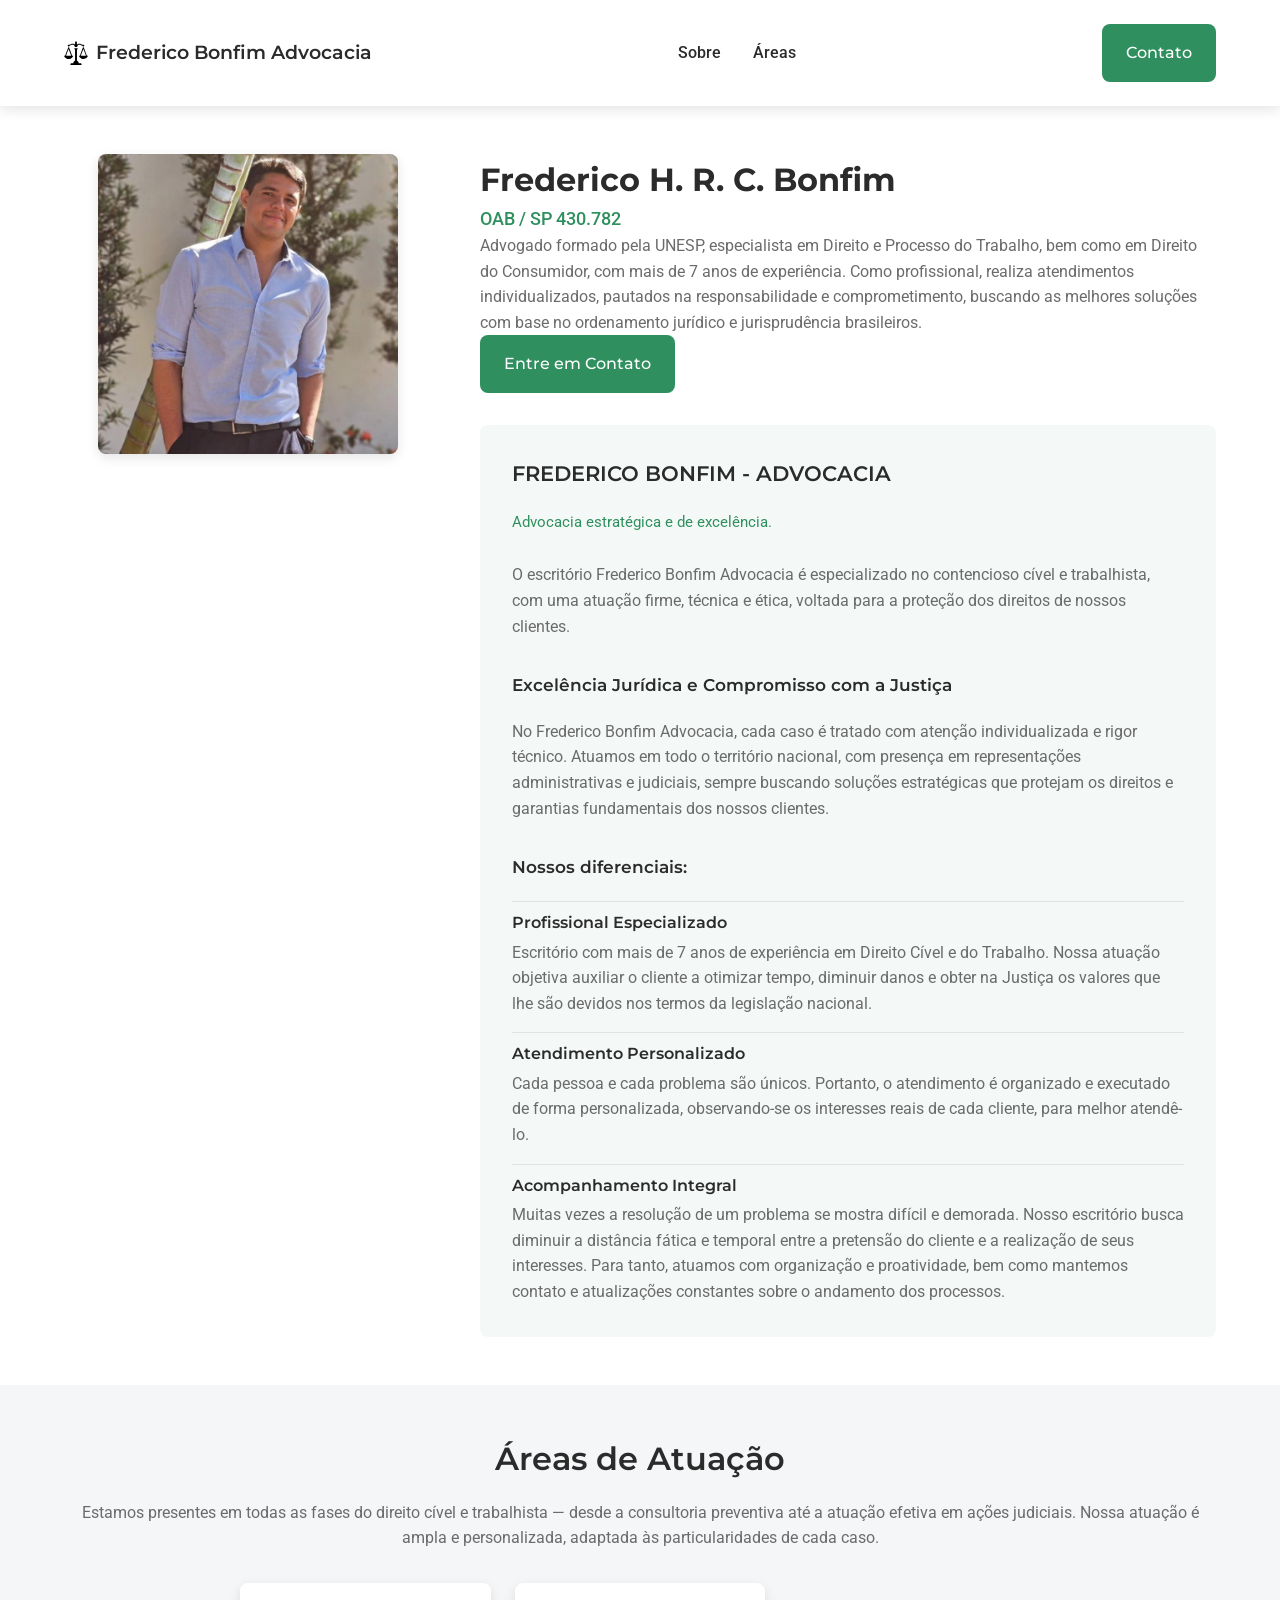
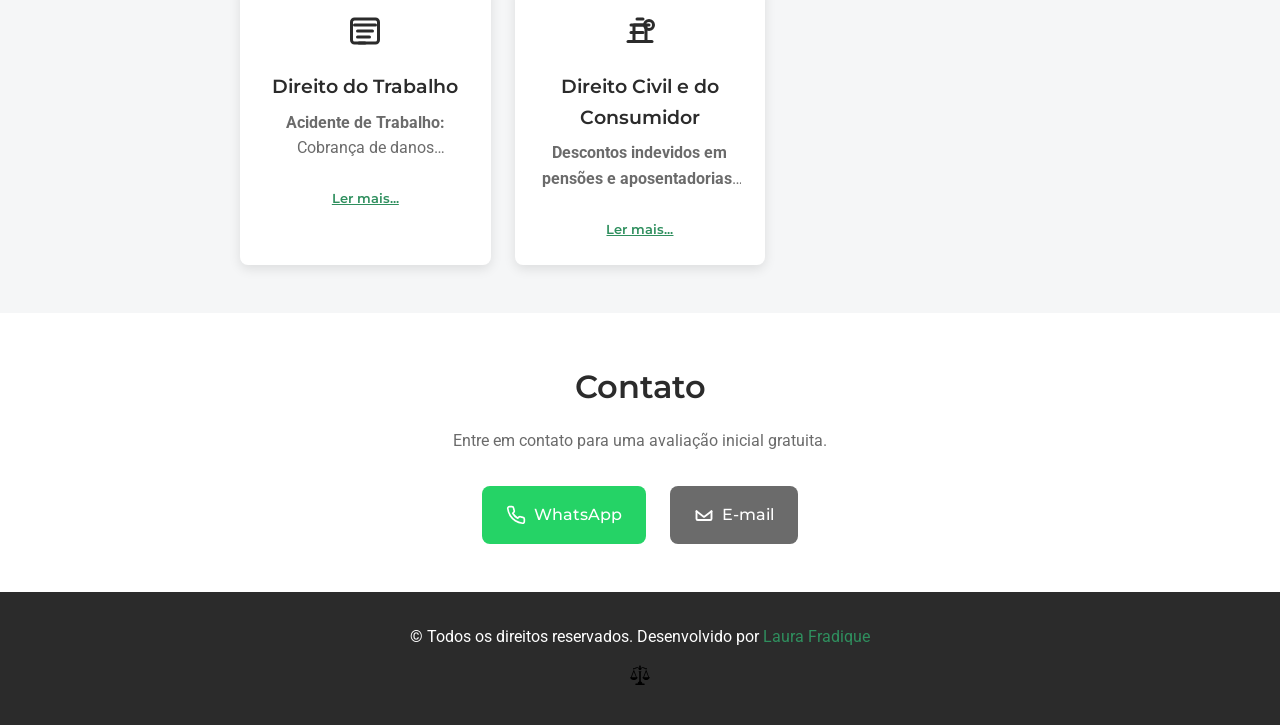
==== index.html @ eb3d1bfc "Initial commit: site institucional Frederico Bonfim Advocacia" ====
<!DOCTYPE html>
<html lang="pt-BR">
<head>
    <meta charset="UTF-8">
    <meta name="viewport" content="width=device-width, initial-scale=1.0">
    <title>Frederico Bonfim Advocacia</title>
    <meta name="description" content="Site institucional de Frederico Bonfim Advocacia. Especialista em direito civil, trabalhista e empresarial. Entre em contato para uma avaliação inicial.">
    <meta name="author" content="Laura Fradique">
    <!-- Open Graph básico -->
    <meta property="og:title" content="Frederico Bonfim Advocacia">
    <meta property="og:description" content="Especialista em direito civil, trabalhista e empresarial. Entre em contato para uma avaliação inicial.">
    <meta property="og:type" content="website">
    <!-- Google Fonts -->
    <link rel="preconnect" href="https://fonts.googleapis.com">
    <link rel="preconnect" href="https://fonts.gstatic.com" crossorigin>
    <link href="https://fonts.googleapis.com/css2?family=Montserrat:wght@400;500;600;700&family=Roboto:wght@300;400&display=swap" rel="stylesheet">
    <!-- CSS -->
    <link rel="stylesheet" href="css/styles.css">
</head>
<body>
    <!-- Header -->
    <header class="header">
        <div class="container">
            <div class="header__logo">
                <img src="assets/icons/balanca.svg" alt="Balança da Justiça" class="header__icon">
                <span class="header__name">Frederico Bonfim Advocacia</span>
            </div>
            <nav class="header__nav">
                <ul class="header__nav-list">
                    <li><a href="#sobre" class="header__nav-link">Sobre</a></li>
                    <li><a href="#areas" class="header__nav-link">Áreas</a></li>
                </ul>
            </nav>
            <a href="#contato" class="btn btn--primary header__cta">Contato</a>
        </div>
    </header>

    <!-- Hero / Sobre Mim -->
    <section id="sobre" class="hero">
        <div class="container">
            <div class="hero__content">
                <div class="hero__image">
                    <img src="assets/images/advogado-placeholder.png" alt="Retrato do advogado - placeholder" loading="lazy">
                </div>
                <div class="hero__body">
                    <div class="hero__text">
                        <h1 class="hero__title">Frederico H. R. C. Bonfim</h1>
                        <p class="hero__subtitle">OAB / SP 430.782</p>
                        <p class="hero__description">Advogado formado pela UNESP, especialista em Direito e Processo do Trabalho, bem como em Direito do Consumidor, com mais de 7 anos de experiência. Como profissional, realiza atendimentos individualizados, pautados na responsabilidade e comprometimento, buscando as melhores soluções com base no ordenamento jurídico e jurisprudência brasileiros.</p>
                        <a href="#contato" class="btn btn--primary">Entre em Contato</a>
                    </div>
                    <div class="hero__details">
                        <div class="hero__details-block">
                            <h2 class="hero__section-title">FREDERICO BONFIM - ADVOCACIA</h2>
                            <p class="hero__detail-subtitle">Advocacia estratégica e de excelência.</p>
                            <p class="hero__description">O escritório Frederico Bonfim Advocacia é especializado no contencioso cível e trabalhista, com uma atuação firme, técnica e ética, voltada para a proteção dos direitos de nossos clientes.</p>
                        </div>
                        <div class="hero__details-block">
                            <h3 class="hero__section-subtitle">Excelência Jurídica e Compromisso com a Justiça</h3>
                            <p class="hero__description">No Frederico Bonfim Advocacia, cada caso é tratado com atenção individualizada e rigor técnico. Atuamos em todo o território nacional, com presença em representações administrativas e judiciais, sempre buscando soluções estratégicas que protejam os direitos e garantias fundamentais dos nossos clientes.</p>
                        </div>
                        <div class="hero__details-block">
                            <h3 class="hero__section-subtitle">Nossos diferenciais:</h3>
                            <div class="hero__detail-item">
                                <h4 class="hero__detail-title">Profissional Especializado</h4>
                                <p class="hero__description">Escritório com mais de 7 anos de experiência em Direito Cível e do Trabalho. Nossa atuação objetiva auxiliar o cliente a otimizar tempo, diminuir danos e obter na Justiça os valores que lhe são devidos nos termos da legislação nacional.</p>
                            </div>
                            <div class="hero__detail-item">
                                <h4 class="hero__detail-title">Atendimento Personalizado</h4>
                                <p class="hero__description">Cada pessoa e cada problema são únicos. Portanto, o atendimento é organizado e executado de forma personalizada, observando-se os interesses reais de cada cliente, para melhor atendê-lo.</p>
                            </div>
                            <div class="hero__detail-item">
                                <h4 class="hero__detail-title">Acompanhamento Integral</h4>
                                <p class="hero__description">Muitas vezes a resolução de um problema se mostra difícil e demorada. Nosso escritório busca diminuir a distância fática e temporal entre a pretensão do cliente e a realização de seus interesses. Para tanto, atuamos com organização e proatividade, bem como mantemos contato e atualizações constantes sobre o andamento dos processos.</p>
                            </div>
                        </div>
                    </div>
                </div>
            </div>
        </div>
    </section>

    <!-- Áreas de Atuação -->
    <section id="areas" class="areas">
        <div class="container">
            <h2 class="section-title">Áreas de Atuação</h2>
            <p class="section-description">Estamos presentes em todas as fases do direito cível e trabalhista — desde a consultoria preventiva até a atuação efetiva em ações judiciais. Nossa atuação é ampla e personalizada, adaptada às particularidades de cada caso.</p>
            <div class="areas__grid">
                <div class="card areas__card reveal">
                    <div class="card__icon">
                        <img src="assets/icons/direito-trabalhista.svg" alt="Ícone Direito do Trabalho">
                    </div>
                    <h3 class="card__title">Direito do Trabalho</h3>
                    <p class="card__description card__clamped"><strong>Acidente de Trabalho:</strong> Cobrança de danos materiais e morais sofridos em virtude de acidentes de trabalho.<br><br><strong>Adicional de insalubridade e periculosidade:</strong> Cobrança dos adicionais devidos em virtude da exposição do trabalhador a ambientes ou condições insalubres e perigosas.<br><br><strong>Verbas trabalhistas não pagas:</strong> Reconhecimento do vínculo empregatício sem carteira assinada e cobrança de todas as verbas salariais, indenizatórias e/ou rescisórias devidas, tais como horas extras, integração de comissões, 13º, férias e aviso prévio.<br><br><strong>Enquadramento sindical:</strong> Cobrança de verbas devidas por empresas que não observam as disposições de acordos e convenções coletivas de trabalho.</p>
                    <button type="button" class="card__toggle">Ler mais...</button>
                </div>
                <div class="card areas__card reveal">
                    <div class="card__icon">
                        <img src="assets/icons/direito-consumidor.svg" alt="Ícone Direito Civil e do Consumidor">
                    </div>
                    <h3 class="card__title">Direito Civil e do Consumidor</h3>
                    <p class="card__description card__clamped"><strong>Descontos indevidos em pensões e aposentadorias:</strong> Cobrança de restituição e indenização por danos morais em virtude de débitos irregulares em pensões e aposentadorias, sobretudo no que tange a empréstimos com juros abusivos, contratos não reconhecidos e descontos indevidos de qualquer natureza.<br><br><strong>Suspensão de contas bancárias e comerciais:</strong> Pedido de reativação de: (I) contas bancárias suspensas por instituições financeiras; (II) contas comerciais suspensas por plataformas de e-commerce, tais como Amazon, Shopee e MercadoPago. Nesses casos, além da reativação, é possível a cobrança de indenização por danos materiais e morais decorrentes das suspensões.</p>
                    <button type="button" class="card__toggle">Ler mais...</button>
                </div>
                </div>
            </div>
        </div>
    </section>

    <!-- Contato -->
    <section id="contato" class="contato">
        <div class="container">
            <h2 class="section-title">Contato</h2>
            <p class="section-description">Entre em contato para uma avaliação inicial gratuita.</p>
            <div class="contato__actions">
                <a href="https://wa.me/5516992808368?text=Ol%C3%A1!%20Encontrei%20seu%20site%20e%20gostaria%20de%20agendar%20um%20hor%C3%A1rio%20para%20conversar%20sobre%20um%20atendimento." class="btn btn--whatsapp" target="_blank" rel="noopener">
                    <img src="assets/icons/whatsapp.svg" alt="WhatsApp" class="btn__icon">
                    WhatsApp
                </a>
                <a href="mailto:advogado@example.com" class="btn btn--email">
                    <img src="assets/icons/email.svg" alt="E-mail" class="btn__icon">
                    E-mail
                </a>
            </div>
        </div>
    </section>

    <!-- Rodapé -->
    <footer class="footer">
        <div class="container">
            <p>&copy; Todos os direitos reservados. Desenvolvido por <a href="https://br.linkedin.com/in/laura-fradique-8b818320b" target="_blank" rel="noopener">Laura Fradique</a></p>
            <img src="assets/icons/balanca.svg" alt="Balança da Justiça" class="footer__icon">
        </div>
    </footer>

    <!-- JavaScript -->
    <script src="js/script.js"></script>
</body>
</html>
---- css/styles.css ----
/* Reset e variáveis */
:root {
    --color-gray-dark: #2B2B2B;
    --color-gray-medium: #6B6B6B;
    --color-gray-light: #F5F6F7;
    --color-green: #2F8F5E;
    --color-green-dark: #1F6B46;
    --color-white: #FFFFFF;
    --font-primary: 'Montserrat', sans-serif;
    --font-secondary: 'Roboto', sans-serif;
    --spacing-xs: 0.5rem;
    --spacing-sm: 1rem;
    --spacing-md: 1.5rem;
    --spacing-lg: 2rem;
    --spacing-xl: 3rem;
    --border-radius: 8px;
    --box-shadow: 0 4px 12px rgba(0, 0, 0, 0.1);
}

* {
    margin: 0;
    padding: 0;
    box-sizing: border-box;
}

html {
    scroll-behavior: smooth;
}

body {
    font-family: var(--font-secondary);
    color: var(--color-gray-dark);
    background-color: var(--color-gray-light);
    line-height: 1.6;
}

img {
    max-width: 100%;
    height: auto;
}

/* Layout geral */
.container {
    max-width: 1200px;
    margin: 0 auto;
    padding: 0 var(--spacing-md);
}

/* Header */
.header {
    position: sticky;
    top: 0;
    background-color: var(--color-white);
    box-shadow: var(--box-shadow);
    z-index: 100;
}

.header .container {
    display: flex;
    justify-content: space-between;
    align-items: center;
    padding: var(--spacing-md);
}

.header__logo {
    display: flex;
    align-items: center;
    font-family: var(--font-primary);
    font-weight: 600;
    font-size: 1.2rem;
}

.header__icon {
    width: 24px;
    height: 24px;
    margin-right: var(--spacing-xs);
}

.header__nav-list {
    display: flex;
    list-style: none;
    gap: var(--spacing-lg);
}

.header__nav-link {
    text-decoration: none;
    color: var(--color-gray-dark);
    font-weight: 500;
    transition: color 0.3s;
}

.header__nav-link:hover {
    color: var(--color-green);
}

.header__cta {
    display: none; /* Esconder em mobile, mostrar em desktop */
}

/* Hero */
.hero {
    padding: var(--spacing-xl) 0;
    background-color: var(--color-white);
}

.hero__content {
    display: flex;
    flex-direction: column;
    gap: var(--spacing-lg);
}

.hero__image img {
    width: 100%;
    max-width: 300px;
    border-radius: var(--border-radius);
    box-shadow: var(--box-shadow);
}

.hero__title {
    font-family: var(--font-primary);
    font-size: 2rem;
    font-weight: 700;
    color: var(--color-gray-dark);
}

.hero__subtitle {
    font-size: 1.1rem;
    color: var(--color-green);
    font-weight: 500;
}

.hero__description {
    font-size: 1rem;
    color: var(--color-gray-medium);
}

.hero__text {
    text-align: center;
}

/* Hero adicional */
.hero__body {
    display: flex;
    flex-direction: column;
    gap: var(--spacing-lg);
}

.hero__details {
    display: grid;
    gap: var(--spacing-lg);
    padding: var(--spacing-lg);
    background-color: rgba(47, 143, 94, 0.05);
    border-radius: var(--border-radius);
}

.hero__details-block {
    display: grid;
    gap: var(--spacing-sm);
}

.hero__section-title,
.hero__section-subtitle,
.hero__detail-title {
    font-family: var(--font-primary);
    font-weight: 600;
    color: var(--color-gray-dark);
}

.hero__section-title {
    font-size: 1.3rem;
    margin-bottom: 0.25rem;
}

.hero__detail-subtitle {
    font-size: 0.95rem;
    color: var(--color-green);
    margin-bottom: 0.75rem;
}

.hero__section-subtitle {
    font-size: 1.08rem;
    margin-bottom: 0.25rem;
}

.hero__detail-title {
    font-size: 1rem;
    margin-bottom: 0.25rem;
}

.hero__detail-item {
    padding-top: 0.5rem;
    border-top: 1px solid rgba(43, 61, 44, 0.1);
}

/* Áreas */
.areas {
    padding: var(--spacing-xl) 0;
    background-color: var(--color-gray-light);
}

.section-title {
    font-family: var(--font-primary);
    font-size: 2rem;
    font-weight: 600;
    text-align: center;
    margin-bottom: var(--spacing-sm);
}

.section-description {
    text-align: center;
    color: var(--color-gray-medium);
    margin-bottom: var(--spacing-lg);
}

.areas__grid {
    display: grid;
    grid-template-columns: repeat(auto-fit, minmax(300px, 1fr));
    gap: var(--spacing-md);
    justify-items: center;
    max-width: 800px;
    margin: 0 auto;
}

.areas__card {
    background-color: var(--color-white);
    padding: var(--spacing-md);
    border-radius: var(--border-radius);
    box-shadow: var(--box-shadow);
    text-align: center;
    transition: transform 0.3s, box-shadow 0.3s;
}

.areas__card:hover {
    transform: translateY(-6px);
    box-shadow: 0 8px 24px rgba(47, 143, 94, 0.2);
}

.card__icon {
    width: 48px;
    height: 48px;
    margin: 0 auto var(--spacing-sm);
}

.card__title {
    font-family: var(--font-primary);
    font-size: 1.2rem;
    font-weight: 600;
    margin-bottom: var(--spacing-xs);
}

.card__description {
    color: var(--color-gray-medium);
    margin-bottom: var(--spacing-md);
}

.card__description.card__clamped {
    display: -webkit-box;
    -webkit-line-clamp: 2;
    -webkit-box-orient: vertical;
    overflow: hidden;
    max-height: 4.6rem;
}

.card__toggle {
    display: inline-block;
    background: transparent;
    border: none;
    color: var(--color-green);
    font-family: var(--font-primary);
    font-weight: 600;
    cursor: pointer;
    padding: 0;
    margin-top: -0.5rem;
    text-decoration: underline;
}

.card__toggle:hover,
.card__toggle:focus-visible {
    color: var(--color-green-dark);
}

/* Contato */
.contato {
    padding: var(--spacing-xl) 0;
    background-color: var(--color-white);
    text-align: center;
}

.contato__actions {
    display: flex;
    flex-direction: column;
    gap: var(--spacing-md);
    align-items: center;
}

/* Footer */
.footer {
    padding: var(--spacing-lg) 0;
    background-color: var(--color-gray-dark);
    color: var(--color-white);
    text-align: center;
}

.footer a {
    color: var(--color-green);
    text-decoration: none;
}

.footer__icon {
    width: 20px;
    height: 20px;
    margin-top: var(--spacing-sm);
}

/* Botões */
.btn {
    display: inline-flex;
    align-items: center;
    padding: var(--spacing-sm) var(--spacing-md);
    border: none;
    border-radius: var(--border-radius);
    font-family: var(--font-primary);
    font-weight: 500;
    text-decoration: none;
    cursor: pointer;
    transition: transform 0.2s, box-shadow 0.2s, background-color 0.2s;
}

.btn--primary {
    background-color: var(--color-green);
    color: var(--color-white);
}

.btn--primary:hover {
    background-color: var(--color-green-dark);
    transform: scale(1.03);
    box-shadow: 0 6px 18px rgba(47, 143, 94, 0.3);
}

.btn--secondary {
    background-color: transparent;
    color: var(--color-green);
    border: 2px solid var(--color-green);
}

.btn--secondary:hover {
    background-color: var(--color-green);
    color: var(--color-white);
}

.btn--whatsapp {
    background-color: #25D366;
    color: var(--color-white);
}

.btn--whatsapp:hover {
    background-color: #128C7E;
}

.btn--email {
    background-color: var(--color-gray-medium);
    color: var(--color-white);
}

.btn--email:hover {
    background-color: var(--color-gray-dark);
}

.btn__icon {
    width: 20px;
    height: 20px;
    margin-right: var(--spacing-xs);
}

/* Reveal animação */
.reveal {
    opacity: 0;
    transform: translateY(20px);
    transition: opacity 0.6s ease, transform 0.6s ease;
}

.reveal.is-visible {
    opacity: 1;
    transform: translateY(0);
}

/* Responsividade */
@media (min-width: 768px) {
    .hero__content {
        flex-direction: row;
        align-items: flex-start;
        gap: var(--spacing-xl);
    }

    .hero__image {
        flex: 1;
        display: flex;
        justify-content: center;
        align-items: center;
    }

    .hero__body {
        flex: 2;
        display: grid;
        gap: var(--spacing-lg);
    }

    .hero__text {
        text-align: left;
    }

    .areas__grid {
        grid-template-columns: repeat(2, 1fr);
        justify-items: stretch;
    }

    .header__cta {
        display: inline-flex;
    }

    .contato__actions {
        flex-direction: row;
        justify-content: center;
    }
}

@media (min-width: 1024px) {
    .areas__grid {
        grid-template-columns: repeat(3, 1fr);
    }
}

/* Foco para acessibilidade */
.btn:focus-visible,
.header__nav-link:focus-visible {
    outline: 3px solid rgba(47, 143, 94, 0.3);
    outline-offset: 3px;
}
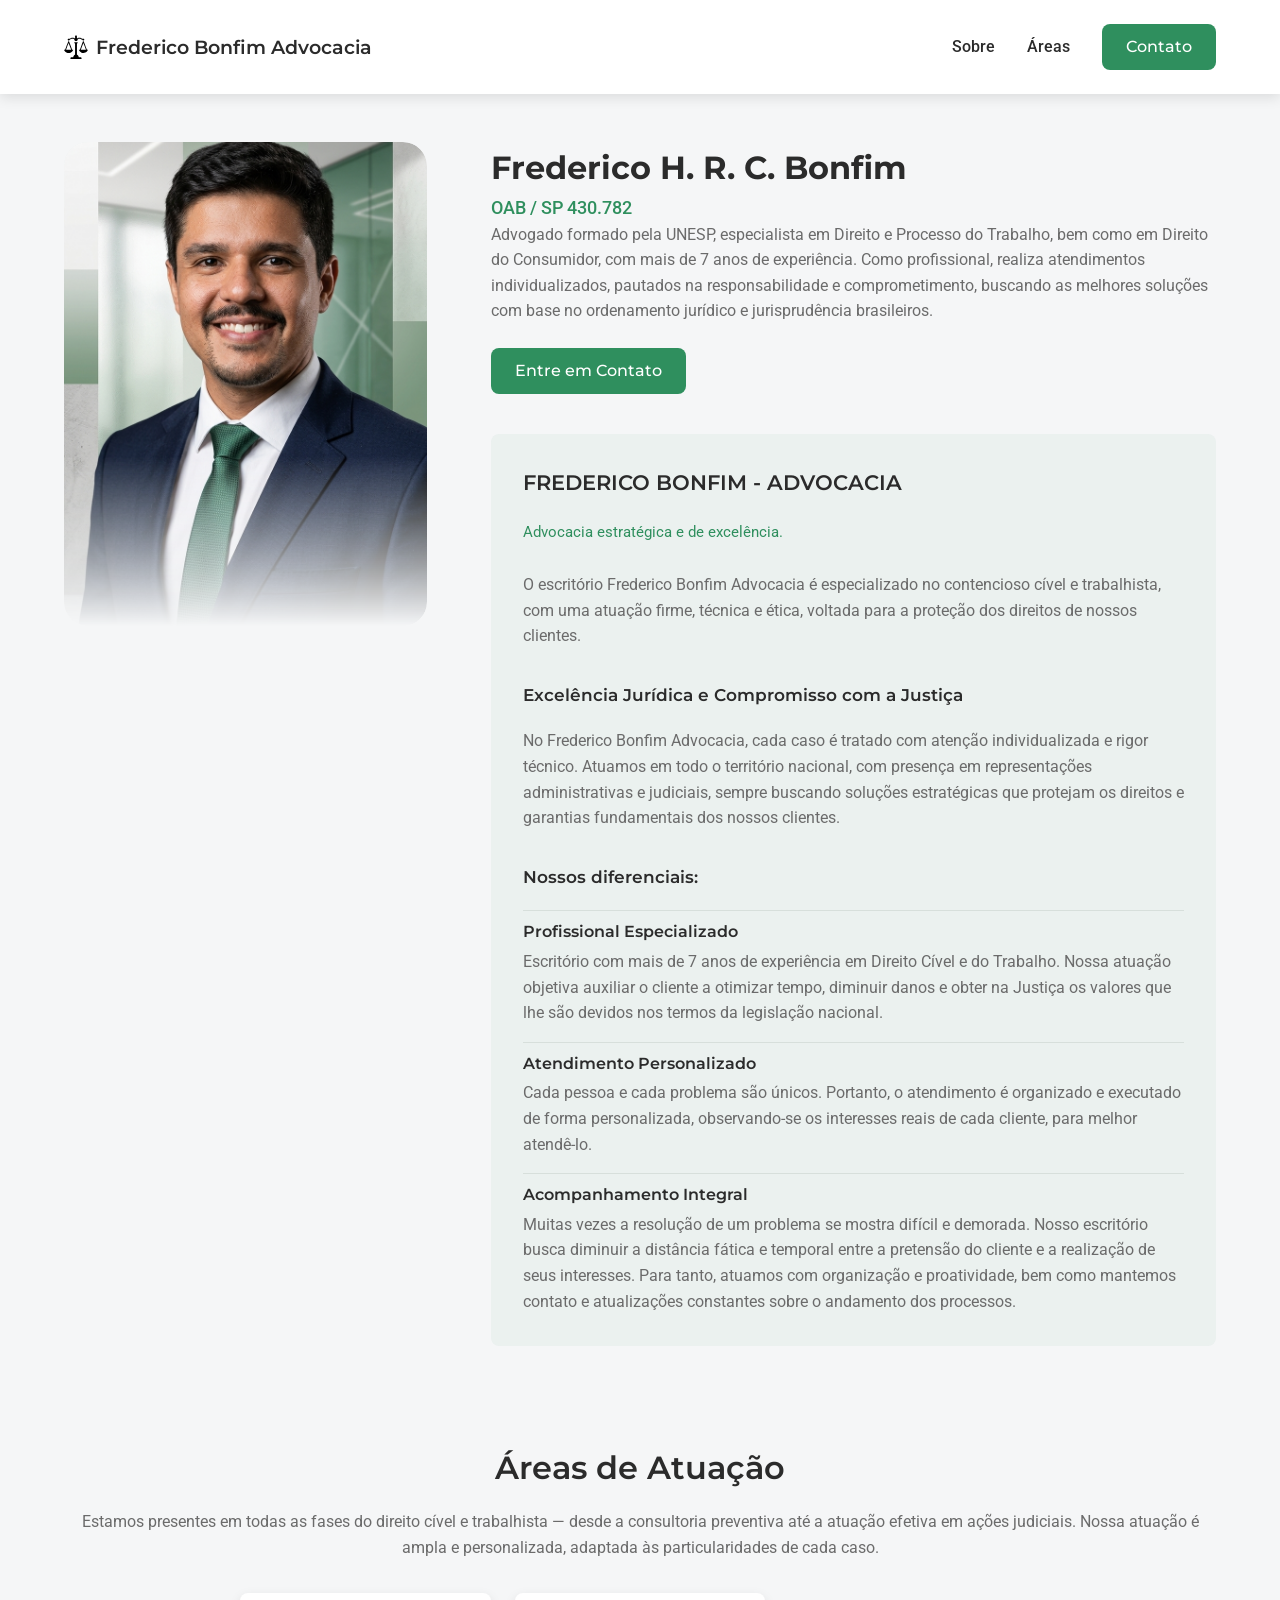
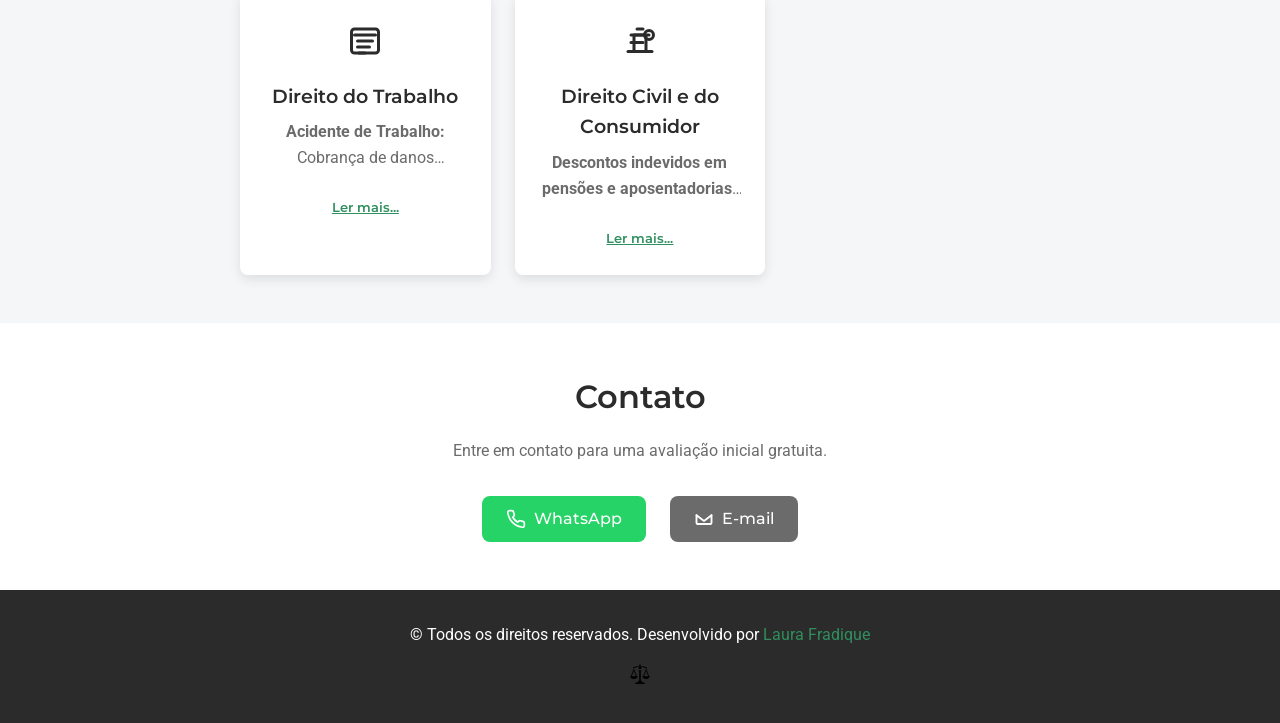
==== commit b0393a21: "Fix: add standard line-clamp property for compatibility (line 328)" ====
--- a/index.html
+++ b/index.html
@@ -25,7 +25,10 @@
                 <img src="assets/icons/balanca.svg" alt="Balança da Justiça" class="header__icon">
                 <span class="header__name">Frederico Bonfim Advocacia</span>
             </div>
-            <nav class="header__nav">
+            <button type="button" class="btn btn--primary header__menu-toggle" aria-expanded="false" aria-controls="mobile-menu" aria-label="Abrir menu">
+                <span class="header__menu-icon"></span>
+            </button>
+            <nav class="header__nav header__nav--desktop">
                 <ul class="header__nav-list">
                     <li><a href="#sobre" class="header__nav-link">Sobre</a></li>
                     <li><a href="#areas" class="header__nav-link">Áreas</a></li>
@@ -33,6 +36,13 @@
             </nav>
             <a href="#contato" class="btn btn--primary header__cta">Contato</a>
         </div>
+        <nav class="header__nav header__nav--mobile" id="mobile-menu" aria-hidden="true">
+            <ul class="header__nav-list header__nav-list--mobile">
+                <li><a href="#sobre" class="header__nav-link">Sobre</a></li>
+                <li><a href="#areas" class="header__nav-link">Áreas</a></li>
+                <li><a href="#contato" class="header__nav-link">Contato</a></li>
+            </ul>
+        </nav>
     </header>
 
     <!-- Hero / Sobre Mim -->
@@ -117,7 +127,7 @@
                     <img src="assets/icons/whatsapp.svg" alt="WhatsApp" class="btn__icon">
                     WhatsApp
                 </a>
-                <a href="mailto:advogado@example.com" class="btn btn--email">
+                <a href="mailto:fredericohrcbonfim@gmail.com" class="btn btn--email">
                     <img src="assets/icons/email.svg" alt="E-mail" class="btn__icon">
                     E-mail
                 </a>
--- a/css/styles.css
+++ b/css/styles.css
@@ -93,27 +93,106 @@
     color: var(--color-green);
 }
 
-.header__cta {
-    display: none; /* Esconder em mobile, mostrar em desktop */
-}
-
-/* Hero */
-.hero {
-    padding: var(--spacing-xl) 0;
-    background-color: var(--color-white);
-}
-
-.hero__content {
+    .header__nav-list--mobile {
+        flex-direction: column;
+        gap: var(--spacing-sm);
+    }
+
+    .header__menu-toggle {
+        display: inline-flex;
+        align-items: center;
+        justify-content: center;
+        width: 44px;
+        height: 44px;
+        padding: 0;
+        background-color: var(--color-green);
+        color: var(--color-white);
+        border-radius: 14px;
+        border: none;
+        cursor: pointer;
+        transition: transform 0.2s, box-shadow 0.2s, background-color 0.2s;
+    }
+
+    .header__menu-icon {
+        display: block;
+        position: relative;
+        width: 20px;
+        height: 2px;
+        background-color: currentColor;
+    }
+
+    .header__menu-icon::before,
+    .header__menu-icon::after {
+        content: '';
+        position: absolute;
+        left: 0;
+        width: 20px;
+        height: 2px;
+        background-color: currentColor;
+    }
+
+    .header__menu-icon::before {
+        top: -6px;
+    }
+
+    .header__menu-icon::after {
+        top: 6px;
+    }
+
+    .header__nav--desktop {
+        display: none;
+    }
+
+    .header__nav--mobile {
+        display: none;
+        position: absolute;
+        top: 100%;
+        right: var(--spacing-md);
+        left: var(--spacing-md);
+        margin-top: var(--spacing-sm);
+        padding: var(--spacing-md);
+        background-color: var(--color-white);
+        border-radius: var(--border-radius);
+        box-shadow: var(--box-shadow);
+        z-index: 99;
+    }
+
+    .header__nav--open {
+        display: block;
+    }
+
+    /* Hero */
+    .hero {
+        padding: var(--spacing-xl) 0;
+        background-color: transparent;
+    }
+
+    .hero__content {
     display: flex;
     flex-direction: column;
     gap: var(--spacing-lg);
 }
 
-.hero__image img {
+.hero__image {
+        display: flex;
+        justify-content: center;
+        margin: 0 auto;
+        position: relative;
+        overflow: hidden;
+        max-width: 420px;
+        border-radius: 24px;
+        background: transparent;
+        box-shadow: 0 22px 60px rgba(0, 0, 0, 0.12);
+    }
+
+    .hero__image img {
     width: 100%;
-    max-width: 300px;
-    border-radius: var(--border-radius);
-    box-shadow: var(--box-shadow);
+    display: block;
+    border-radius: 24px;
+    object-fit: cover;
+    box-shadow: none;
+    mask-image: none;
+    -webkit-mask-image: none;
 }
 
 .hero__title {
@@ -256,6 +335,7 @@
 .card__description.card__clamped {
     display: -webkit-box;
     -webkit-line-clamp: 2;
+    line-clamp: 2;
     -webkit-box-orient: vertical;
     overflow: hidden;
     max-height: 4.6rem;
@@ -316,7 +396,7 @@
 .btn {
     display: inline-flex;
     align-items: center;
-    padding: var(--spacing-sm) var(--spacing-md);
+    padding: 0.65rem var(--spacing-md);
     border: none;
     border-radius: var(--border-radius);
     font-family: var(--font-primary);
@@ -385,11 +465,163 @@
 }
 
 /* Responsividade */
+@media (max-width: 768px) {
+    .header {
+        box-shadow: 0 2px 10px rgba(0, 0, 0, 0.08);
+    }
+
+    .header .container {
+        padding: 0 18px;
+        min-height: 56px;
+        justify-content: space-between;
+        align-items: center;
+        gap: 12px;
+    }
+
+    .header__logo {
+        flex: 1 1 auto;
+        min-width: 0;
+        gap: 0.4rem;
+        font-size: 0.98rem;
+        line-height: 1.1;
+        white-space: nowrap;
+        overflow: hidden;
+    }
+
+    .header__logo .header__icon {
+        width: 20px;
+        height: 20px;
+        margin-right: 0.35rem;
+    }
+
+    .header__logo .header__name {
+        display: inline-block;
+        max-width: calc(100% - 60px);
+        white-space: nowrap;
+        overflow: hidden;
+        text-overflow: ellipsis;
+    }
+
+    .header__nav--desktop,
+    .header__cta {
+        display: none;
+    }
+
+    .header__menu-toggle {
+        display: inline-flex;
+        width: 38px;
+        height: 38px;
+        padding: 0;
+        border-radius: 10px;
+        background-color: var(--color-green);
+        box-shadow: none;
+        justify-content: center;
+        align-items: center;
+    }
+
+    .header__menu-icon {
+        width: 18px;
+        height: 2px;
+        background-color: currentColor;
+    }
+
+    .header__menu-icon::before,
+    .header__menu-icon::after {
+        left: 0;
+        width: 18px;
+        height: 2px;
+        background-color: currentColor;
+    }
+
+    .header__menu-icon::before {
+        top: -5px;
+    }
+
+    .header__menu-icon::after {
+        top: 5px;
+    }
+
+    .hero__content {
+        gap: 1.4rem;
+    }
+
+    .hero {
+        padding-top: 0;
+    }
+
+    .hero__image {
+        width: 100vw;
+        position: relative;
+        margin-left: calc(50% - 50vw);
+        overflow: hidden;
+        max-width: none;
+        border-radius: 0;
+        box-shadow: none;
+        background: transparent;
+    }
+
+    .hero__image img {
+        width: 100%;
+        height: auto;
+        object-fit: cover;
+        display: block;
+        border-radius: 0;
+        box-shadow: none;
+    }
+
+    .hero__image::after {
+        content: '';
+        position: absolute;
+        left: 0;
+        right: 0;
+        bottom: 0;
+        height: 180px;
+        background: linear-gradient(
+            to bottom,
+            rgba(245,246,247,0) 0%,
+            rgba(245,246,247,1) 100%
+        );
+        pointer-events: none;
+    }
+
+    .contato__actions {
+        display: flex;
+        flex-direction: row;
+        justify-content: center;
+        align-items: center;
+        gap: 0.75rem;
+        flex-wrap: wrap;
+        padding: 0;
+    }
+
+    .contato__actions .btn {
+        padding: 0.8rem 1rem;
+        font-size: 0.95rem;
+        min-width: 140px;
+        border-radius: 10px;
+    }
+
+    .contato__actions .btn--whatsapp,
+    .contato__actions .btn--email {
+        width: auto;
+    }
+
+    .contato__actions .btn__icon {
+        width: 16px;
+        height: 16px;
+        margin-right: 0.4rem;
+    }
+
+    .contato__actions .btn {
+        justify-content: center;
+    }
+}
+
 @media (min-width: 768px) {
     .hero__content {
         flex-direction: row;
         align-items: flex-start;
-        gap: var(--spacing-xl);
+        gap: calc(var(--spacing-xl) + 1rem);
     }
 
     .hero__image {
@@ -397,12 +629,42 @@
         display: flex;
         justify-content: center;
         align-items: center;
+        position: relative;
+        max-width: 420px;
+        background: transparent;
+        mask-image: linear-gradient(to bottom, rgba(0,0,0,1) 65%, rgba(0,0,0,0) 100%);
+        -webkit-mask-image: linear-gradient(to bottom, rgba(0,0,0,1) 65%, rgba(0,0,0,0) 100%);
+    }
+
+    /* overflow: hidden; */
+    /* box-shadow: 0 22px 60px rgba(0, 0, 0, 0.12); */
+
+    .hero__image::before {
+        content: '';
+        position: absolute;
+        inset: 0;
+        pointer-events: none;
+        background: radial-gradient(circle at top left, rgba(47, 143, 94, 0.18), transparent 28%);
+        filter: blur(30px);
+        opacity: 0.75;
+    }
+
+    .hero__image img {
+        width: 100%;
+        max-height: 560px;
+        aspect-ratio: 3 / 4;
+        object-fit: cover;
+        display: block;
+        position: relative;
+        z-index: 1;
+        border-radius: 0;
+        box-shadow: none;
     }
 
     .hero__body {
         flex: 2;
         display: grid;
-        gap: var(--spacing-lg);
+        gap: calc(var(--spacing-lg) + 0.5rem);
     }
 
     .hero__text {
@@ -412,6 +674,16 @@
     .areas__grid {
         grid-template-columns: repeat(2, 1fr);
         justify-items: stretch;
+    }
+
+    .header__menu-toggle {
+        display: none;
+    }
+
+    .header__nav--desktop {
+        display: block;
+        margin-left: auto;
+        margin-right: var(--spacing-lg);
     }
 
     .header__cta {
@@ -435,4 +707,9 @@
 .header__nav-link:focus-visible {
     outline: 3px solid rgba(47, 143, 94, 0.3);
     outline-offset: 3px;
+}
+
+/* Afasta o botão específico do Hero em relação ao texto de cima */
+.hero__text .btn {
+    margin-top: var(--spacing-md); /* Adiciona um espaço de 1.5rem (ou 24px) */
 }
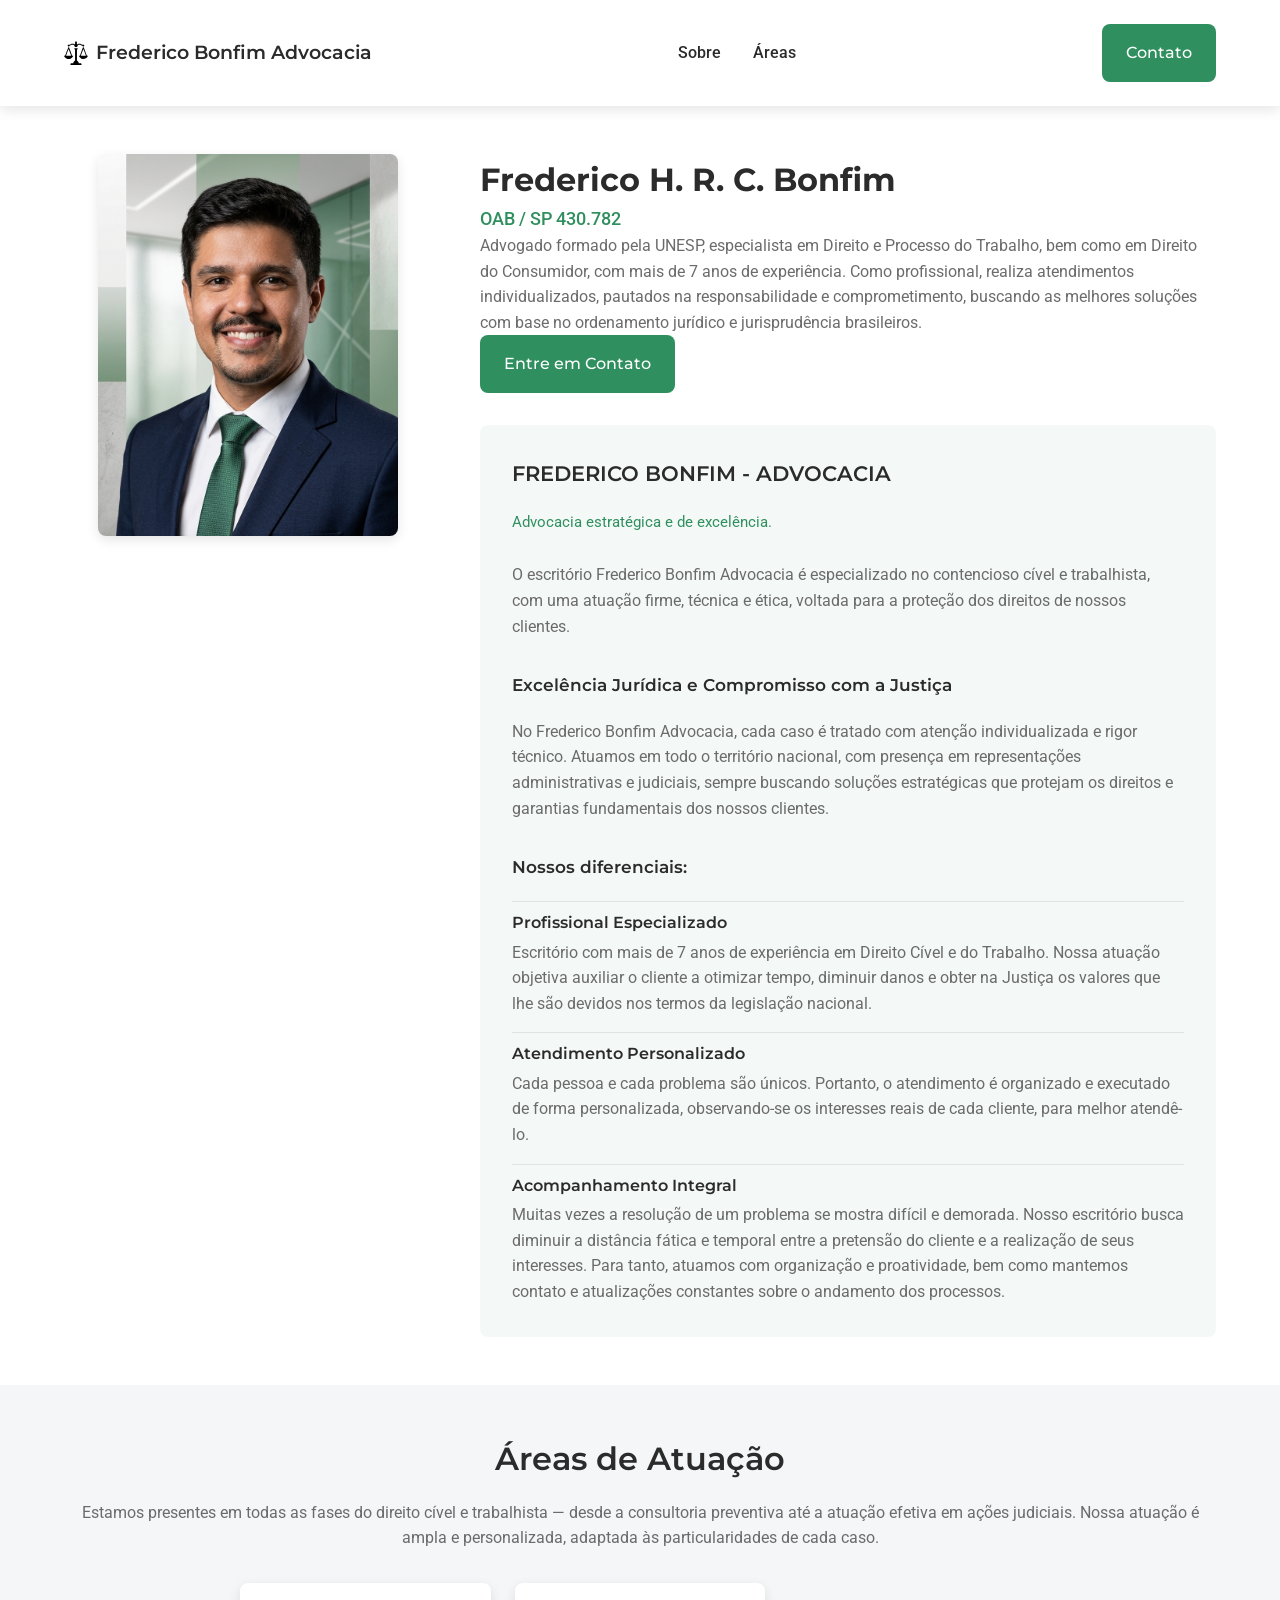
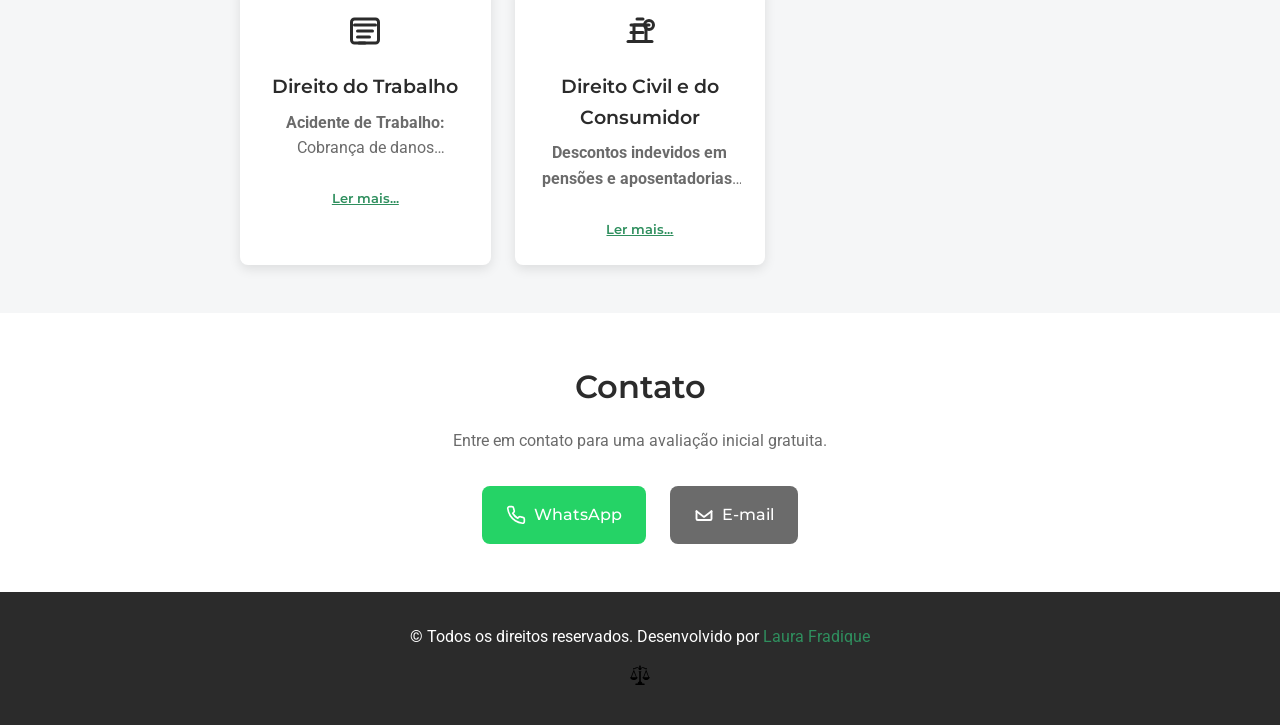
==== commit 5d8e41a9: "Merge branch 'main' of https://github.com/laurafradique/frederico-bonfim-advocacia" ====
--- a/index.html
+++ b/index.html
@@ -4,6 +4,7 @@
     <meta charset="UTF-8">
     <meta name="viewport" content="width=device-width, initial-scale=1.0">
     <title>Frederico Bonfim Advocacia</title>
+    <link rel="icon" type="image/svg+xml" href="assets/icons/balanca.svg">
     <meta name="description" content="Site institucional de Frederico Bonfim Advocacia. Especialista em direito civil, trabalhista e empresarial. Entre em contato para uma avaliação inicial.">
     <meta name="author" content="Laura Fradique">
     <!-- Open Graph básico -->
--- a/css/styles.css
+++ b/css/styles.css
@@ -164,7 +164,7 @@
     /* Hero */
     .hero {
         padding: var(--spacing-xl) 0;
-        background-color: transparent;
+        background-color: var(--color-white);
     }
 
     .hero__content {
@@ -177,22 +177,13 @@
         display: flex;
         justify-content: center;
         margin: 0 auto;
-        position: relative;
-        overflow: hidden;
-        max-width: 420px;
-        border-radius: 24px;
-        background: transparent;
-        box-shadow: 0 22px 60px rgba(0, 0, 0, 0.12);
     }
 
     .hero__image img {
     width: 100%;
-    display: block;
-    border-radius: 24px;
-    object-fit: cover;
-    box-shadow: none;
-    mask-image: none;
-    -webkit-mask-image: none;
+    max-width: 300px;
+    border-radius: var(--border-radius);
+    box-shadow: var(--box-shadow);
 }
 
 .hero__title {
@@ -396,7 +387,7 @@
 .btn {
     display: inline-flex;
     align-items: center;
-    padding: 0.65rem var(--spacing-md);
+    padding: var(--spacing-sm) var(--spacing-md);
     border: none;
     border-radius: var(--border-radius);
     font-family: var(--font-primary);
@@ -466,40 +457,13 @@
 
 /* Responsividade */
 @media (max-width: 768px) {
-    .header {
-        box-shadow: 0 2px 10px rgba(0, 0, 0, 0.08);
-    }
-
     .header .container {
-        padding: 0 18px;
-        min-height: 56px;
+        padding: 0 20px;
         justify-content: space-between;
-        align-items: center;
-        gap: 12px;
     }
 
     .header__logo {
-        flex: 1 1 auto;
-        min-width: 0;
-        gap: 0.4rem;
-        font-size: 0.98rem;
-        line-height: 1.1;
-        white-space: nowrap;
-        overflow: hidden;
-    }
-
-    .header__logo .header__icon {
-        width: 20px;
-        height: 20px;
-        margin-right: 0.35rem;
-    }
-
-    .header__logo .header__name {
-        display: inline-block;
-        max-width: calc(100% - 60px);
-        white-space: nowrap;
-        overflow: hidden;
-        text-overflow: ellipsis;
+        gap: 0.5rem;
     }
 
     .header__nav--desktop,
@@ -509,111 +473,6 @@
 
     .header__menu-toggle {
         display: inline-flex;
-        width: 38px;
-        height: 38px;
-        padding: 0;
-        border-radius: 10px;
-        background-color: var(--color-green);
-        box-shadow: none;
-        justify-content: center;
-        align-items: center;
-    }
-
-    .header__menu-icon {
-        width: 18px;
-        height: 2px;
-        background-color: currentColor;
-    }
-
-    .header__menu-icon::before,
-    .header__menu-icon::after {
-        left: 0;
-        width: 18px;
-        height: 2px;
-        background-color: currentColor;
-    }
-
-    .header__menu-icon::before {
-        top: -5px;
-    }
-
-    .header__menu-icon::after {
-        top: 5px;
-    }
-
-    .hero__content {
-        gap: 1.4rem;
-    }
-
-    .hero {
-        padding-top: 0;
-    }
-
-    .hero__image {
-        width: 100vw;
-        position: relative;
-        margin-left: calc(50% - 50vw);
-        overflow: hidden;
-        max-width: none;
-        border-radius: 0;
-        box-shadow: none;
-        background: transparent;
-    }
-
-    .hero__image img {
-        width: 100%;
-        height: auto;
-        object-fit: cover;
-        display: block;
-        border-radius: 0;
-        box-shadow: none;
-    }
-
-    .hero__image::after {
-        content: '';
-        position: absolute;
-        left: 0;
-        right: 0;
-        bottom: 0;
-        height: 180px;
-        background: linear-gradient(
-            to bottom,
-            rgba(245,246,247,0) 0%,
-            rgba(245,246,247,1) 100%
-        );
-        pointer-events: none;
-    }
-
-    .contato__actions {
-        display: flex;
-        flex-direction: row;
-        justify-content: center;
-        align-items: center;
-        gap: 0.75rem;
-        flex-wrap: wrap;
-        padding: 0;
-    }
-
-    .contato__actions .btn {
-        padding: 0.8rem 1rem;
-        font-size: 0.95rem;
-        min-width: 140px;
-        border-radius: 10px;
-    }
-
-    .contato__actions .btn--whatsapp,
-    .contato__actions .btn--email {
-        width: auto;
-    }
-
-    .contato__actions .btn__icon {
-        width: 16px;
-        height: 16px;
-        margin-right: 0.4rem;
-    }
-
-    .contato__actions .btn {
-        justify-content: center;
     }
 }
 
@@ -621,7 +480,7 @@
     .hero__content {
         flex-direction: row;
         align-items: flex-start;
-        gap: calc(var(--spacing-xl) + 1rem);
+        gap: var(--spacing-xl);
     }
 
     .hero__image {
@@ -629,42 +488,12 @@
         display: flex;
         justify-content: center;
         align-items: center;
-        position: relative;
-        max-width: 420px;
-        background: transparent;
-        mask-image: linear-gradient(to bottom, rgba(0,0,0,1) 65%, rgba(0,0,0,0) 100%);
-        -webkit-mask-image: linear-gradient(to bottom, rgba(0,0,0,1) 65%, rgba(0,0,0,0) 100%);
-    }
-
-    /* overflow: hidden; */
-    /* box-shadow: 0 22px 60px rgba(0, 0, 0, 0.12); */
-
-    .hero__image::before {
-        content: '';
-        position: absolute;
-        inset: 0;
-        pointer-events: none;
-        background: radial-gradient(circle at top left, rgba(47, 143, 94, 0.18), transparent 28%);
-        filter: blur(30px);
-        opacity: 0.75;
-    }
-
-    .hero__image img {
-        width: 100%;
-        max-height: 560px;
-        aspect-ratio: 3 / 4;
-        object-fit: cover;
-        display: block;
-        position: relative;
-        z-index: 1;
-        border-radius: 0;
-        box-shadow: none;
     }
 
     .hero__body {
         flex: 2;
         display: grid;
-        gap: calc(var(--spacing-lg) + 0.5rem);
+        gap: var(--spacing-lg);
     }
 
     .hero__text {
@@ -682,8 +511,6 @@
 
     .header__nav--desktop {
         display: block;
-        margin-left: auto;
-        margin-right: var(--spacing-lg);
     }
 
     .header__cta {
@@ -707,9 +534,4 @@
 .header__nav-link:focus-visible {
     outline: 3px solid rgba(47, 143, 94, 0.3);
     outline-offset: 3px;
-}
-
-/* Afasta o botão específico do Hero em relação ao texto de cima */
-.hero__text .btn {
-    margin-top: var(--spacing-md); /* Adiciona um espaço de 1.5rem (ou 24px) */
 }
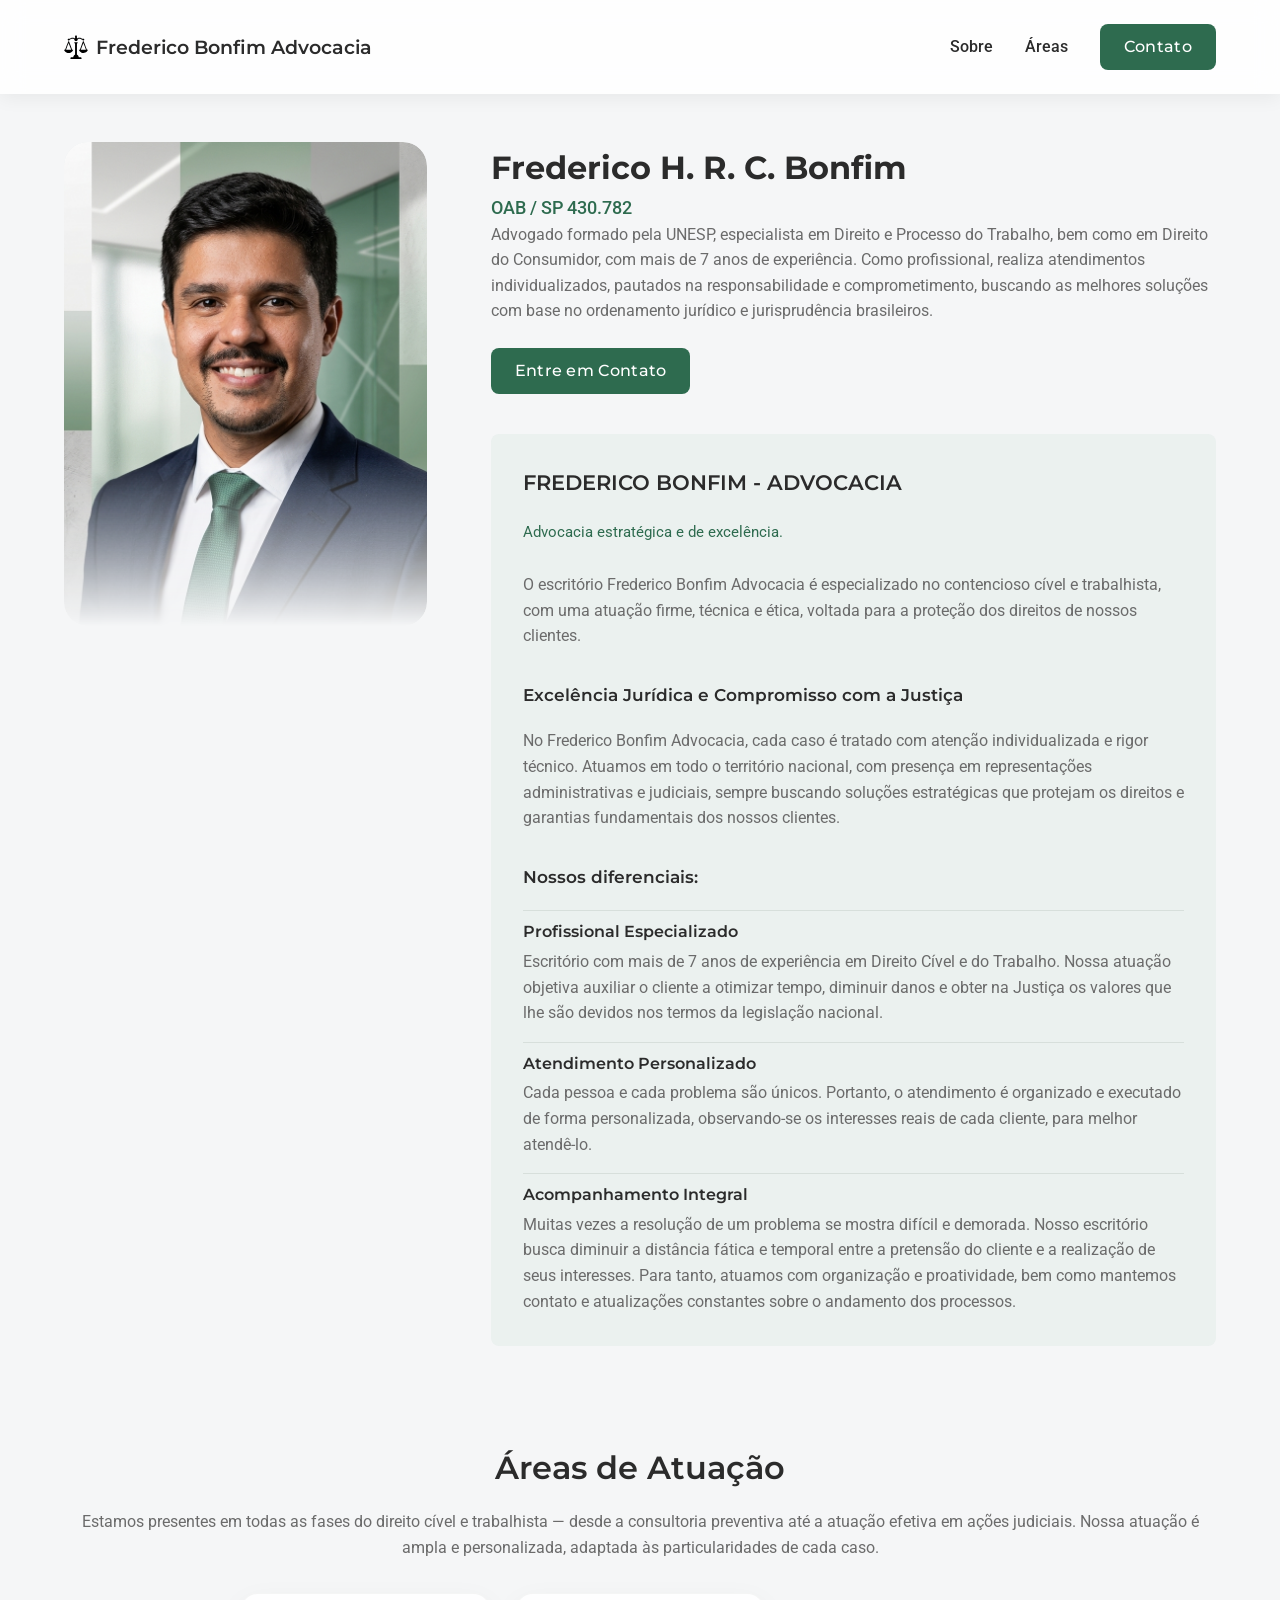
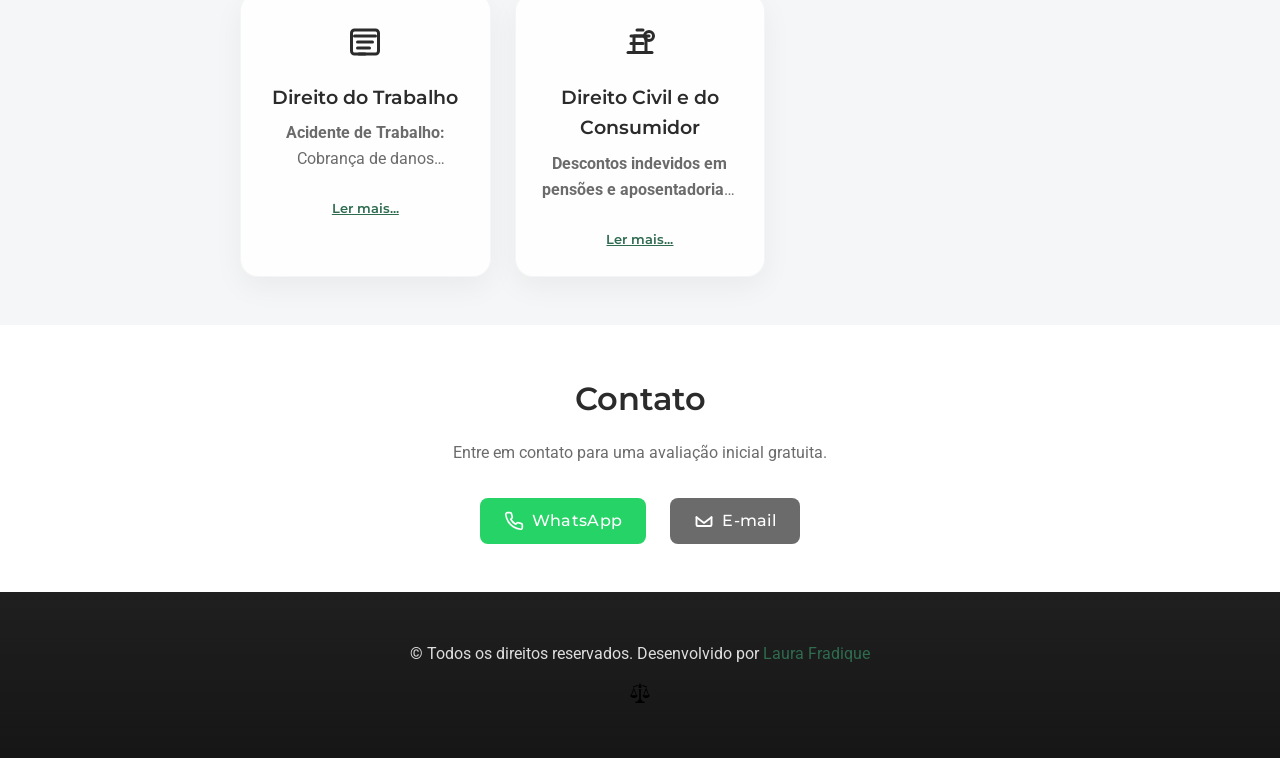
==== commit ae97a973: "Merge branch 'main' of https://github.com/laurafradique/frederico-bonfim-advocacia" ====
--- a/index.html
+++ b/index.html
@@ -1,6 +1,14 @@
 <!DOCTYPE html>
 <html lang="pt-BR">
 <head>
+    <!-- Google tag (gtag.js) -->
+    <script async src="https://www.googletagmanager.com/gtag/js?id=AW-18174941352"></script>
+    <script>
+        window.dataLayer = window.dataLayer || [];
+        function gtag(){dataLayer.push(arguments);}
+        gtag('js', new Date());
+        gtag('config', 'AW-18174941352');
+    </script>
     <meta charset="UTF-8">
     <meta name="viewport" content="width=device-width, initial-scale=1.0">
     <title>Frederico Bonfim Advocacia</title>
--- a/css/styles.css
+++ b/css/styles.css
@@ -3,8 +3,8 @@
     --color-gray-dark: #2B2B2B;
     --color-gray-medium: #6B6B6B;
     --color-gray-light: #F5F6F7;
-    --color-green: #2F8F5E;
-    --color-green-dark: #1F6B46;
+    --color-green: #2E6B4F;
+    --color-green-dark: #1D4D38;
     --color-white: #FFFFFF;
     --font-primary: 'Montserrat', sans-serif;
     --font-secondary: 'Roboto', sans-serif;
@@ -32,6 +32,7 @@
     color: var(--color-gray-dark);
     background-color: var(--color-gray-light);
     line-height: 1.6;
+    -webkit-font-smoothing: antialiased;
 }
 
 img {
@@ -50,8 +51,10 @@
 .header {
     position: sticky;
     top: 0;
-    background-color: var(--color-white);
-    box-shadow: var(--box-shadow);
+    background: rgba(255, 255, 255, 0.88);
+    backdrop-filter: blur(12px);
+    -webkit-backdrop-filter: blur(12px);
+    box-shadow: 0 4px 18px rgba(0, 0, 0, 0.06);
     z-index: 100;
 }
 
@@ -164,7 +167,7 @@
     /* Hero */
     .hero {
         padding: var(--spacing-xl) 0;
-        background-color: var(--color-white);
+        background-color: transparent;
     }
 
     .hero__content {
@@ -177,13 +180,22 @@
         display: flex;
         justify-content: center;
         margin: 0 auto;
+        position: relative;
+        overflow: hidden;
+        max-width: 420px;
+        border-radius: 24px;
+        background: transparent;
+        box-shadow: 0 22px 60px rgba(0, 0, 0, 0.12);
     }
 
     .hero__image img {
     width: 100%;
-    max-width: 300px;
-    border-radius: var(--border-radius);
-    box-shadow: var(--box-shadow);
+    display: block;
+    border-radius: 24px;
+    object-fit: cover;
+    box-shadow: none;
+    mask-image: none;
+    -webkit-mask-image: none;
 }
 
 .hero__title {
@@ -292,17 +304,19 @@
 }
 
 .areas__card {
-    background-color: var(--color-white);
+    background-color: rgba(255,255,255,0.9);
     padding: var(--spacing-md);
-    border-radius: var(--border-radius);
-    box-shadow: var(--box-shadow);
+    border-radius: 18px;
+    border: 1px solid rgba(0,0,0,0.04);
+    box-shadow: 0 10px 30px rgba(0,0,0,0.05);
     text-align: center;
-    transition: transform 0.3s, box-shadow 0.3s;
+    transition: transform 0.35s ease, box-shadow 0.35s ease, border-color 0.35s ease; 
 }
 
 .areas__card:hover {
-    transform: translateY(-6px);
-    box-shadow: 0 8px 24px rgba(47, 143, 94, 0.2);
+    transform: translateY(-8px);
+    box-shadow: 0 8px 40px rgba(0, 0, 0, 0.08);
+    border-color: rgba(46,107,79,0.18);
 }
 
 .card__icon {
@@ -366,10 +380,15 @@
 
 /* Footer */
 .footer {
-    padding: var(--spacing-lg) 0;
-    background-color: var(--color-gray-dark);
-    color: var(--color-white);
+    padding: 3rem 0;
+    background: linear-gradient(
+        to bottom,
+        #1f1f1f,
+        #161616
+    );
+    color: rgba(255,255,255,0.85);
     text-align: center;
+    border-top: 1px solid rgba(255,255,255,0.04);
 }
 
 .footer a {
@@ -387,7 +406,7 @@
 .btn {
     display: inline-flex;
     align-items: center;
-    padding: var(--spacing-sm) var(--spacing-md);
+    padding: 0.65rem var(--spacing-md);
     border: none;
     border-radius: var(--border-radius);
     font-family: var(--font-primary);
@@ -395,6 +414,7 @@
     text-decoration: none;
     cursor: pointer;
     transition: transform 0.2s, box-shadow 0.2s, background-color 0.2s;
+    letter-spacing: 0.3px;
 }
 
 .btn--primary {
@@ -404,8 +424,8 @@
 
 .btn--primary:hover {
     background-color: var(--color-green-dark);
-    transform: scale(1.03);
-    box-shadow: 0 6px 18px rgba(47, 143, 94, 0.3);
+    transform: translateY(-2px);
+    box-shadow: 0 10px 22px rgba(46,107,79,0.22);
 }
 
 .btn--secondary {
@@ -457,13 +477,40 @@
 
 /* Responsividade */
 @media (max-width: 768px) {
+    .header {
+        box-shadow: 0 2px 10px rgba(0, 0, 0, 0.08);
+    }
+
     .header .container {
-        padding: 0 20px;
+        padding: 0 18px;
+        min-height: 56px;
         justify-content: space-between;
+        align-items: center;
+        gap: 12px;
     }
 
     .header__logo {
-        gap: 0.5rem;
+        flex: 1 1 auto;
+        min-width: 0;
+        gap: 0.4rem;
+        font-size: 0.98rem;
+        line-height: 1.1;
+        white-space: nowrap;
+        overflow: hidden;
+    }
+
+    .header__logo .header__icon {
+        width: 20px;
+        height: 20px;
+        margin-right: 0.35rem;
+    }
+
+    .header__logo .header__name {
+        display: inline-block;
+        max-width: calc(100% - 60px);
+        white-space: nowrap;
+        overflow: hidden;
+        text-overflow: ellipsis;
     }
 
     .header__nav--desktop,
@@ -473,6 +520,111 @@
 
     .header__menu-toggle {
         display: inline-flex;
+        width: 38px;
+        height: 38px;
+        padding: 0;
+        border-radius: 10px;
+        background-color: var(--color-green);
+        box-shadow: none;
+        justify-content: center;
+        align-items: center;
+    }
+
+    .header__menu-icon {
+        width: 18px;
+        height: 2px;
+        background-color: currentColor;
+    }
+
+    .header__menu-icon::before,
+    .header__menu-icon::after {
+        left: 0;
+        width: 18px;
+        height: 2px;
+        background-color: currentColor;
+    }
+
+    .header__menu-icon::before {
+        top: -5px;
+    }
+
+    .header__menu-icon::after {
+        top: 5px;
+    }
+
+    .hero__content {
+        gap: 1.4rem;
+    }
+
+    .hero {
+        padding-top: 0;
+    }
+
+    .hero__image {
+        width: 100vw;
+        position: relative;
+        margin-left: calc(50% - 50vw);
+        overflow: hidden;
+        max-width: none;
+        border-radius: 0;
+        box-shadow: none;
+        background: transparent;
+    }
+
+    .hero__image img {
+        width: 100%;
+        height: auto;
+        object-fit: cover;
+        display: block;
+        border-radius: 0;
+        box-shadow: none;
+    }
+
+    .hero__image::after {
+        content: '';
+        position: absolute;
+        left: 0;
+        right: 0;
+        bottom: 0;
+        height: 180px;
+        background: linear-gradient(
+            to bottom,
+            rgba(245,246,247,0) 0%,
+            rgba(245,246,247,1) 100%
+        );
+        pointer-events: none;
+    }
+
+    .contato__actions {
+        display: flex;
+        flex-direction: row;
+        justify-content: center;
+        align-items: center;
+        gap: 0.75rem;
+        flex-wrap: wrap;
+        padding: 0;
+    }
+
+    .contato__actions .btn {
+        padding: 0.8rem 1rem;
+        font-size: 0.95rem;
+        min-width: 140px;
+        border-radius: 10px;
+    }
+
+    .contato__actions .btn--whatsapp,
+    .contato__actions .btn--email {
+        width: auto;
+    }
+
+    .contato__actions .btn__icon {
+        width: 16px;
+        height: 16px;
+        margin-right: 0.4rem;
+    }
+
+    .contato__actions .btn {
+        justify-content: center;
     }
 }
 
@@ -480,7 +632,7 @@
     .hero__content {
         flex-direction: row;
         align-items: flex-start;
-        gap: var(--spacing-xl);
+        gap: calc(var(--spacing-xl) + 1rem);
     }
 
     .hero__image {
@@ -488,12 +640,42 @@
         display: flex;
         justify-content: center;
         align-items: center;
+        position: relative;
+        max-width: 420px;
+        background: transparent;
+        mask-image: linear-gradient(to bottom, rgba(0,0,0,1) 65%, rgba(0,0,0,0) 100%);
+        -webkit-mask-image: linear-gradient(to bottom, rgba(0,0,0,1) 65%, rgba(0,0,0,0) 100%);
+    }
+
+    /* overflow: hidden; */
+    /* box-shadow: 0 22px 60px rgba(0, 0, 0, 0.12); */
+
+    .hero__image::before {
+        content: '';
+        position: absolute;
+        inset: 0;
+        pointer-events: none;
+        background: radial-gradient(circle at top left, rgba(47, 143, 94, 0.18), transparent 28%);
+        filter: blur(30px);
+        opacity: 0.75;
+    }
+
+    .hero__image img {
+        width: 100%;
+        max-height: 560px;
+        aspect-ratio: 3 / 4;
+        object-fit: cover;
+        display: block;
+        position: relative;
+        z-index: 1;
+        border-radius: 0;
+        box-shadow: none;
     }
 
     .hero__body {
         flex: 2;
         display: grid;
-        gap: var(--spacing-lg);
+        gap: calc(var(--spacing-lg) + 0.5rem);
     }
 
     .hero__text {
@@ -511,6 +693,8 @@
 
     .header__nav--desktop {
         display: block;
+        margin-left: auto;
+        margin-right: var(--spacing-lg);
     }
 
     .header__cta {
@@ -534,4 +718,9 @@
 .header__nav-link:focus-visible {
     outline: 3px solid rgba(47, 143, 94, 0.3);
     outline-offset: 3px;
+}
+
+/* Afasta o botão específico do Hero em relação ao texto de cima */
+.hero__text .btn {
+    margin-top: var(--spacing-md); /* Adiciona um espaço de 1.5rem (ou 24px) */
 }
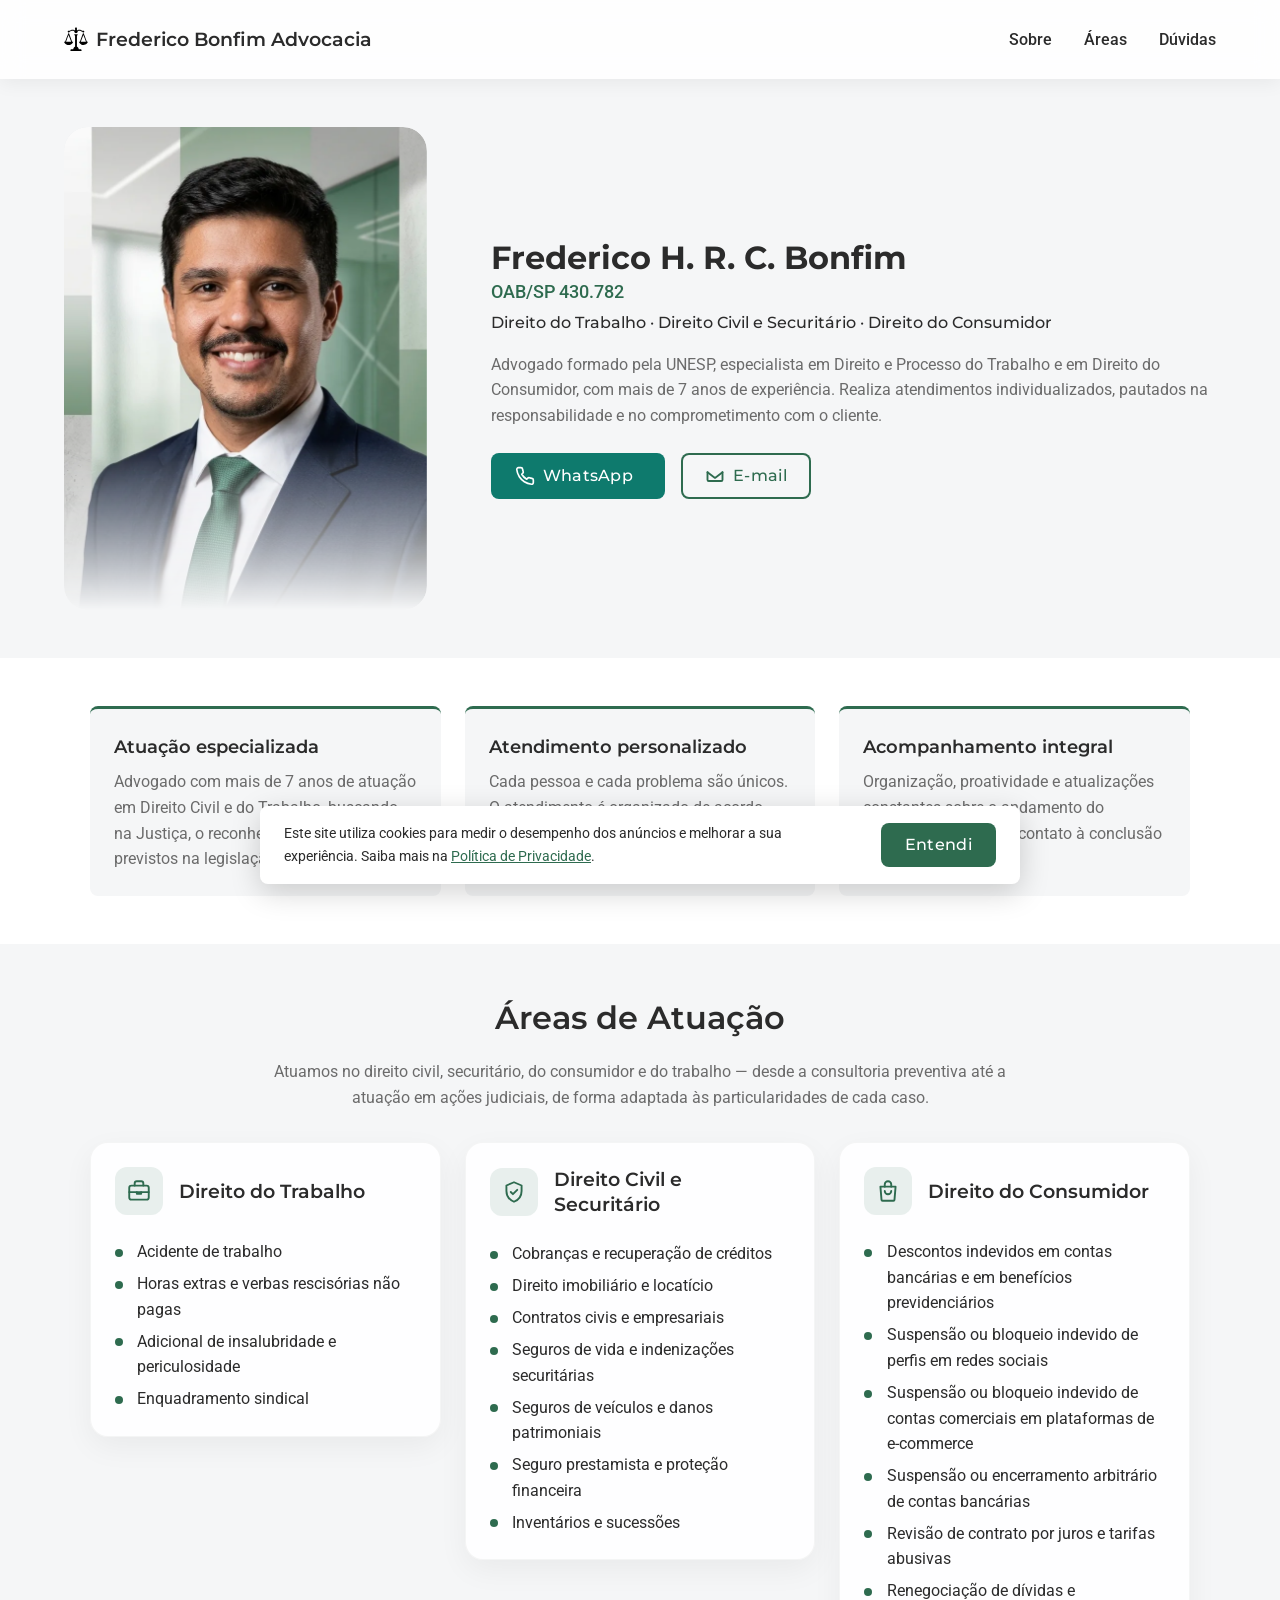
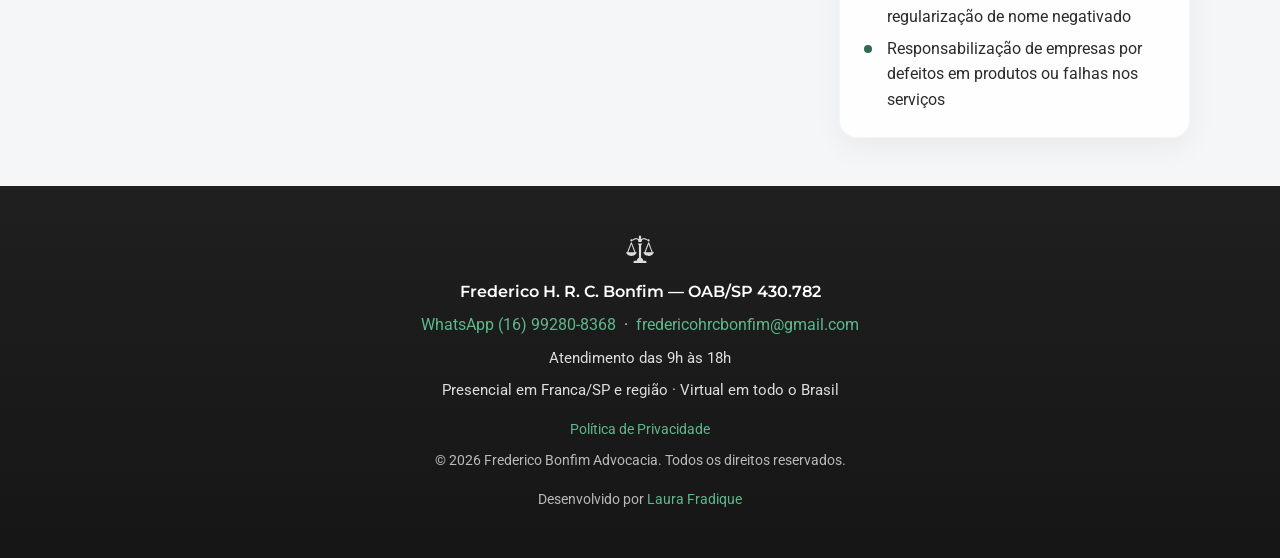
==== commit e376a2a6: "Add files via upload" ====
--- a/index.html
+++ b/index.html
@@ -9,16 +9,20 @@
         gtag('js', new Date());
         gtag('config', 'AW-18174941352');
     </script>
+    <!-- Marca que o JS está ativo (animações só escondem conteúdo se o JS rodar) -->
+    <script>document.documentElement.classList.add('js');</script>
     <meta charset="UTF-8">
     <meta name="viewport" content="width=device-width, initial-scale=1.0">
     <title>Frederico Bonfim Advocacia</title>
     <link rel="icon" type="image/svg+xml" href="assets/icons/balanca.svg">
-    <meta name="description" content="Site institucional de Frederico Bonfim Advocacia. Especialista em direito civil, trabalhista e empresarial. Entre em contato para uma avaliação inicial.">
+    <meta name="description" content="Frederico Bonfim Advocacia — Direito do Trabalho, Civil e Securitário e do Consumidor. OAB/SP 430.782. Atendimento presencial em Franca/SP e região e virtual em todo o Brasil.">
     <meta name="author" content="Laura Fradique">
+    <meta name="theme-color" content="#2E6B4F">
     <!-- Open Graph básico -->
     <meta property="og:title" content="Frederico Bonfim Advocacia">
-    <meta property="og:description" content="Especialista em direito civil, trabalhista e empresarial. Entre em contato para uma avaliação inicial.">
+    <meta property="og:description" content="Direito do Trabalho, Direito Civil e Securitário e Direito do Consumidor. Atendimento presencial em Franca/SP e região e virtual em todo o Brasil.">
     <meta property="og:type" content="website">
+    <meta property="og:locale" content="pt_BR">
     <!-- Google Fonts -->
     <link rel="preconnect" href="https://fonts.googleapis.com">
     <link rel="preconnect" href="https://fonts.gstatic.com" crossorigin>
@@ -27,132 +31,164 @@
     <link rel="stylesheet" href="css/styles.css">
 </head>
 <body>
+    <a href="#conteudo" class="skip-link">Pular para o conteúdo</a>
+
     <!-- Header -->
     <header class="header">
         <div class="container">
             <div class="header__logo">
-                <img src="assets/icons/balanca.svg" alt="Balança da Justiça" class="header__icon">
+                <img src="assets/icons/balanca.svg" alt="" class="header__icon">
                 <span class="header__name">Frederico Bonfim Advocacia</span>
             </div>
             <button type="button" class="btn btn--primary header__menu-toggle" aria-expanded="false" aria-controls="mobile-menu" aria-label="Abrir menu">
                 <span class="header__menu-icon"></span>
             </button>
-            <nav class="header__nav header__nav--desktop">
+            <nav class="header__nav header__nav--desktop" aria-label="Menu principal">
                 <ul class="header__nav-list">
                     <li><a href="#sobre" class="header__nav-link">Sobre</a></li>
                     <li><a href="#areas" class="header__nav-link">Áreas</a></li>
+                    <li><a href="duvidas.html" class="header__nav-link">Dúvidas</a></li>
                 </ul>
             </nav>
-            <a href="#contato" class="btn btn--primary header__cta">Contato</a>
         </div>
-        <nav class="header__nav header__nav--mobile" id="mobile-menu" aria-hidden="true">
+        <nav class="header__nav header__nav--mobile" id="mobile-menu" aria-label="Menu principal" aria-hidden="true">
             <ul class="header__nav-list header__nav-list--mobile">
                 <li><a href="#sobre" class="header__nav-link">Sobre</a></li>
                 <li><a href="#areas" class="header__nav-link">Áreas</a></li>
-                <li><a href="#contato" class="header__nav-link">Contato</a></li>
+                <li><a href="duvidas.html" class="header__nav-link">Dúvidas</a></li>
             </ul>
         </nav>
     </header>
 
+    <main id="conteudo" tabindex="-1">
     <!-- Hero / Sobre Mim -->
     <section id="sobre" class="hero">
         <div class="container">
             <div class="hero__content">
                 <div class="hero__image">
-                    <img src="assets/images/advogado-placeholder.png" alt="Retrato do advogado - placeholder" loading="lazy">
+                    <picture>
+                        <source srcset="assets/images/frederico-bonfim.webp" type="image/webp">
+                        <img src="assets/images/frederico-bonfim.png" alt="Frederico Bonfim, advogado" width="768" height="980" fetchpriority="high">
+                    </picture>
                 </div>
-                <div class="hero__body">
-                    <div class="hero__text">
-                        <h1 class="hero__title">Frederico H. R. C. Bonfim</h1>
-                        <p class="hero__subtitle">OAB / SP 430.782</p>
-                        <p class="hero__description">Advogado formado pela UNESP, especialista em Direito e Processo do Trabalho, bem como em Direito do Consumidor, com mais de 7 anos de experiência. Como profissional, realiza atendimentos individualizados, pautados na responsabilidade e comprometimento, buscando as melhores soluções com base no ordenamento jurídico e jurisprudência brasileiros.</p>
-                        <a href="#contato" class="btn btn--primary">Entre em Contato</a>
-                    </div>
-                    <div class="hero__details">
-                        <div class="hero__details-block">
-                            <h2 class="hero__section-title">FREDERICO BONFIM - ADVOCACIA</h2>
-                            <p class="hero__detail-subtitle">Advocacia estratégica e de excelência.</p>
-                            <p class="hero__description">O escritório Frederico Bonfim Advocacia é especializado no contencioso cível e trabalhista, com uma atuação firme, técnica e ética, voltada para a proteção dos direitos de nossos clientes.</p>
-                        </div>
-                        <div class="hero__details-block">
-                            <h3 class="hero__section-subtitle">Excelência Jurídica e Compromisso com a Justiça</h3>
-                            <p class="hero__description">No Frederico Bonfim Advocacia, cada caso é tratado com atenção individualizada e rigor técnico. Atuamos em todo o território nacional, com presença em representações administrativas e judiciais, sempre buscando soluções estratégicas que protejam os direitos e garantias fundamentais dos nossos clientes.</p>
-                        </div>
-                        <div class="hero__details-block">
-                            <h3 class="hero__section-subtitle">Nossos diferenciais:</h3>
-                            <div class="hero__detail-item">
-                                <h4 class="hero__detail-title">Profissional Especializado</h4>
-                                <p class="hero__description">Escritório com mais de 7 anos de experiência em Direito Cível e do Trabalho. Nossa atuação objetiva auxiliar o cliente a otimizar tempo, diminuir danos e obter na Justiça os valores que lhe são devidos nos termos da legislação nacional.</p>
-                            </div>
-                            <div class="hero__detail-item">
-                                <h4 class="hero__detail-title">Atendimento Personalizado</h4>
-                                <p class="hero__description">Cada pessoa e cada problema são únicos. Portanto, o atendimento é organizado e executado de forma personalizada, observando-se os interesses reais de cada cliente, para melhor atendê-lo.</p>
-                            </div>
-                            <div class="hero__detail-item">
-                                <h4 class="hero__detail-title">Acompanhamento Integral</h4>
-                                <p class="hero__description">Muitas vezes a resolução de um problema se mostra difícil e demorada. Nosso escritório busca diminuir a distância fática e temporal entre a pretensão do cliente e a realização de seus interesses. Para tanto, atuamos com organização e proatividade, bem como mantemos contato e atualizações constantes sobre o andamento dos processos.</p>
-                            </div>
-                        </div>
+                <div class="hero__text">
+                    <h1 class="hero__title">Frederico H. R. C. Bonfim</h1>
+                    <p class="hero__subtitle">OAB/SP 430.782</p>
+                    <p class="hero__areas">Direito do Trabalho · Direito Civil e Securitário · Direito do Consumidor</p>
+                    <p class="hero__description">Advogado formado pela UNESP, especialista em Direito e Processo do Trabalho e em Direito do Consumidor, com mais de 7 anos de experiência. Realiza atendimentos individualizados, pautados na responsabilidade e no comprometimento com o cliente.</p>
+                    <div class="hero__actions">
+                        <a href="https://wa.me/5516992808368?text=Ol%C3%A1!%20Encontrei%20seu%20site%20e%20gostaria%20de%20agendar%20um%20hor%C3%A1rio%20para%20conversar%20sobre%20um%20atendimento." class="btn btn--whatsapp" target="_blank" rel="noopener">
+                            <svg class="btn__icon" aria-hidden="true" viewBox="0 0 24 24" fill="none" stroke="currentColor" stroke-width="2" stroke-linecap="round" stroke-linejoin="round"><path d="M22 16.92v3a2 2 0 0 1-2.18 2 19.79 19.79 0 0 1-8.63-3.07 19.5 19.5 0 0 1-6-6 19.79 19.79 0 0 1-3.07-8.67A2 2 0 0 1 4.11 2h3a2 2 0 0 1 2 1.72 12.84 12.84 0 0 0 .7 2.81 2 2 0 0 1-.45 2.11L8.09 9.91a16 16 0 0 0 6 6l1.27-1.27a2 2 0 0 1 2.11-.45 12.84 12.84 0 0 0 2.81.7A2 2 0 0 1 22 16.92z"/></svg>
+                            WhatsApp<span class="sr-only"> (abre em nova aba)</span>
+                        </a>
+                        <a href="mailto:fredericohrcbonfim@gmail.com" class="btn btn--email">
+                            <svg class="btn__icon" aria-hidden="true" viewBox="0 0 32 32" fill="none" stroke="currentColor" stroke-width="3" stroke-linecap="round" stroke-linejoin="round"><path d="M4 10v12c0 1.1.9 2 2 2h20c1.1 0 2-.9 2-2V10"/><path d="M4 10l12 9 12-9"/></svg>
+                            E-mail
+                        </a>
                     </div>
                 </div>
             </div>
         </div>
     </section>
 
-    <!-- Áreas de Atuação -->
-    <section id="areas" class="areas">
+    <!-- Como atuamos -->
+    <section id="atuacao" class="atuacao" aria-label="Como atuamos">
         <div class="container">
-            <h2 class="section-title">Áreas de Atuação</h2>
-            <p class="section-description">Estamos presentes em todas as fases do direito cível e trabalhista — desde a consultoria preventiva até a atuação efetiva em ações judiciais. Nossa atuação é ampla e personalizada, adaptada às particularidades de cada caso.</p>
-            <div class="areas__grid">
-                <div class="card areas__card reveal">
-                    <div class="card__icon">
-                        <img src="assets/icons/direito-trabalhista.svg" alt="Ícone Direito do Trabalho">
-                    </div>
-                    <h3 class="card__title">Direito do Trabalho</h3>
-                    <p class="card__description card__clamped"><strong>Acidente de Trabalho:</strong> Cobrança de danos materiais e morais sofridos em virtude de acidentes de trabalho.<br><br><strong>Adicional de insalubridade e periculosidade:</strong> Cobrança dos adicionais devidos em virtude da exposição do trabalhador a ambientes ou condições insalubres e perigosas.<br><br><strong>Verbas trabalhistas não pagas:</strong> Reconhecimento do vínculo empregatício sem carteira assinada e cobrança de todas as verbas salariais, indenizatórias e/ou rescisórias devidas, tais como horas extras, integração de comissões, 13º, férias e aviso prévio.<br><br><strong>Enquadramento sindical:</strong> Cobrança de verbas devidas por empresas que não observam as disposições de acordos e convenções coletivas de trabalho.</p>
-                    <button type="button" class="card__toggle">Ler mais...</button>
+            <div class="atuacao__grid">
+                <div class="atuacao__item reveal">
+                    <h3 class="atuacao__title">Atuação especializada</h3>
+                    <p class="atuacao__text">Advogado com mais de 7 anos de atuação em Direito Civil e do Trabalho, buscando, na Justiça, o reconhecimento dos direitos previstos na legislação.</p>
                 </div>
-                <div class="card areas__card reveal">
-                    <div class="card__icon">
-                        <img src="assets/icons/direito-consumidor.svg" alt="Ícone Direito Civil e do Consumidor">
-                    </div>
-                    <h3 class="card__title">Direito Civil e do Consumidor</h3>
-                    <p class="card__description card__clamped"><strong>Descontos indevidos em pensões e aposentadorias:</strong> Cobrança de restituição e indenização por danos morais em virtude de débitos irregulares em pensões e aposentadorias, sobretudo no que tange a empréstimos com juros abusivos, contratos não reconhecidos e descontos indevidos de qualquer natureza.<br><br><strong>Suspensão de contas bancárias e comerciais:</strong> Pedido de reativação de: (I) contas bancárias suspensas por instituições financeiras; (II) contas comerciais suspensas por plataformas de e-commerce, tais como Amazon, Shopee e MercadoPago. Nesses casos, além da reativação, é possível a cobrança de indenização por danos materiais e morais decorrentes das suspensões.</p>
-                    <button type="button" class="card__toggle">Ler mais...</button>
+                <div class="atuacao__item reveal">
+                    <h3 class="atuacao__title">Atendimento personalizado</h3>
+                    <p class="atuacao__text">Cada pessoa e cada problema são únicos. O atendimento é organizado de acordo com os interesses reais de cada cliente.</p>
                 </div>
+                <div class="atuacao__item reveal">
+                    <h3 class="atuacao__title">Acompanhamento integral</h3>
+                    <p class="atuacao__text">Organização, proatividade e atualizações constantes sobre o andamento do processo, do primeiro contato à conclusão do caso.</p>
                 </div>
             </div>
         </div>
     </section>
 
-    <!-- Contato -->
-    <section id="contato" class="contato">
+    <!-- Áreas de Atuação -->
+    <section id="areas" class="areas" aria-labelledby="areas-title">
         <div class="container">
-            <h2 class="section-title">Contato</h2>
-            <p class="section-description">Entre em contato para uma avaliação inicial gratuita.</p>
-            <div class="contato__actions">
-                <a href="https://wa.me/5516992808368?text=Ol%C3%A1!%20Encontrei%20seu%20site%20e%20gostaria%20de%20agendar%20um%20hor%C3%A1rio%20para%20conversar%20sobre%20um%20atendimento." class="btn btn--whatsapp" target="_blank" rel="noopener">
-                    <img src="assets/icons/whatsapp.svg" alt="WhatsApp" class="btn__icon">
-                    WhatsApp
-                </a>
-                <a href="mailto:fredericohrcbonfim@gmail.com" class="btn btn--email">
-                    <img src="assets/icons/email.svg" alt="E-mail" class="btn__icon">
-                    E-mail
-                </a>
+            <h2 id="areas-title" class="section-title">Áreas de Atuação</h2>
+            <p class="section-description">Atuamos no direito civil, securitário, do consumidor e do trabalho — desde a consultoria preventiva até a atuação em ações judiciais, de forma adaptada às particularidades de cada caso.</p>
+            <div class="areas__grid">
+                <article class="card areas__card reveal">
+                    <div class="card__icon">
+                        <img src="assets/icons/area-trabalho.svg" alt="">
+                    </div>
+                    <h3 class="card__title">Direito do Trabalho</h3>
+                    <ul class="card__topics">
+                        <li>Acidente de trabalho</li>
+                        <li>Horas extras e verbas rescisórias não pagas</li>
+                        <li>Adicional de insalubridade e periculosidade</li>
+                        <li>Enquadramento sindical</li>
+                    </ul>
+                </article>
+                <article class="card areas__card reveal">
+                    <div class="card__icon">
+                        <img src="assets/icons/area-civil-securitario.svg" alt="">
+                    </div>
+                    <h3 class="card__title">Direito Civil e Securitário</h3>
+                    <ul class="card__topics">
+                        <li>Cobranças e recuperação de créditos</li>
+                        <li>Direito imobiliário e locatício</li>
+                        <li>Contratos civis e empresariais</li>
+                        <li>Seguros de vida e indenizações securitárias</li>
+                        <li>Seguros de veículos e danos patrimoniais</li>
+                        <li>Seguro prestamista e proteção financeira</li>
+                        <li>Inventários e sucessões</li>
+                    </ul>
+                </article>
+                <article class="card areas__card reveal">
+                    <div class="card__icon">
+                        <img src="assets/icons/area-consumidor.svg" alt="">
+                    </div>
+                    <h3 class="card__title">Direito do Consumidor</h3>
+                    <ul class="card__topics">
+                        <li>Descontos indevidos em contas bancárias e em benefícios previdenciários</li>
+                        <li>Suspensão ou bloqueio indevido de perfis em redes sociais</li>
+                        <li>Suspensão ou bloqueio indevido de contas comerciais em plataformas de e-commerce</li>
+                        <li>Suspensão ou encerramento arbitrário de contas bancárias</li>
+                        <li>Revisão de contrato por juros e tarifas abusivas</li>
+                        <li>Renegociação de dívidas e regularização de nome negativado</li>
+                        <li>Responsabilização de empresas por defeitos em produtos ou falhas nos serviços</li>
+                    </ul>
+                </article>
             </div>
         </div>
     </section>
 
+    </main>
+
+    <!-- Atalho flutuante para WhatsApp (somente mobile) -->
+    <a href="https://wa.me/5516992808368?text=Ol%C3%A1!%20Encontrei%20seu%20site%20e%20gostaria%20de%20agendar%20um%20hor%C3%A1rio%20para%20conversar%20sobre%20um%20atendimento." class="whatsapp-float" target="_blank" rel="noopener" aria-label="Falar pelo WhatsApp (abre em nova aba)">
+        <svg aria-hidden="true" viewBox="0 0 24 24" fill="none" stroke="currentColor" stroke-width="2" stroke-linecap="round" stroke-linejoin="round"><path d="M22 16.92v3a2 2 0 0 1-2.18 2 19.79 19.79 0 0 1-8.63-3.07 19.5 19.5 0 0 1-6-6 19.79 19.79 0 0 1-3.07-8.67A2 2 0 0 1 4.11 2h3a2 2 0 0 1 2 1.72 12.84 12.84 0 0 0 .7 2.81 2 2 0 0 1-.45 2.11L8.09 9.91a16 16 0 0 0 6 6l1.27-1.27a2 2 0 0 1 2.11-.45 12.84 12.84 0 0 0 2.81.7A2 2 0 0 1 22 16.92z"/></svg>
+    </a>
+
     <!-- Rodapé -->
     <footer class="footer">
         <div class="container">
-            <p>&copy; Todos os direitos reservados. Desenvolvido por <a href="https://br.linkedin.com/in/laura-fradique-8b818320b" target="_blank" rel="noopener">Laura Fradique</a></p>
-            <img src="assets/icons/balanca.svg" alt="Balança da Justiça" class="footer__icon">
+            <img src="assets/icons/balanca.svg" alt="" class="footer__icon">
+            <p class="footer__name">Frederico H. R. C. Bonfim — OAB/SP 430.782</p>
+            <p class="footer__contact">
+                <a href="https://wa.me/5516992808368" target="_blank" rel="noopener">WhatsApp (16) 99280-8368<span class="sr-only"> (abre em nova aba)</span></a>
+                <span aria-hidden="true">·</span>
+                <a href="mailto:fredericohrcbonfim@gmail.com">fredericohrcbonfim@gmail.com</a>
+            </p>
+            <p class="footer__info">Atendimento das 9h às 18h</p>
+            <p class="footer__info">Presencial em Franca/SP e região · Virtual em todo o Brasil</p>
+            <p class="footer__links"><a href="politica-de-privacidade.html">Política de Privacidade</a></p>
+            <p class="footer__copy">&copy; <span data-ano-atual>2026</span> Frederico Bonfim Advocacia. Todos os direitos reservados.</p>
+            <p class="footer__credit">Desenvolvido por <a href="https://br.linkedin.com/in/laura-fradique-8b818320b" target="_blank" rel="noopener">Laura Fradique<span class="sr-only"> (abre em nova aba)</span></a></p>
         </div>
     </footer>
 
     <!-- JavaScript -->
     <script src="js/script.js"></script>
 </body>
-</html>+</html>
--- a/css/styles.css
+++ b/css/styles.css
@@ -5,7 +5,14 @@
     --color-gray-light: #F5F6F7;
     --color-green: #2E6B4F;
     --color-green-dark: #1D4D38;
+    --color-green-light: #5DB88A; /* links sobre fundo escuro (rodapé) */
+    --color-green-tint: rgba(46, 107, 79, 0.18); /* brilhos e bordas suaves */
+    --color-green-soft: rgba(46, 107, 79, 0.1); /* fundo dos ícones das áreas */
     --color-white: #FFFFFF;
+    --color-whatsapp: #0E7A6D; /* contraste 5.2:1 com branco */
+    --color-whatsapp-dark: #075E54;
+    --color-footer: #1F1F1F;
+    --color-footer-dark: #161616;
     --font-primary: 'Montserrat', sans-serif;
     --font-secondary: 'Roboto', sans-serif;
     --spacing-xs: 0.5rem;
@@ -14,7 +21,12 @@
     --spacing-lg: 2rem;
     --spacing-xl: 3rem;
     --border-radius: 8px;
+    --radius-lg: 18px;
+    --radius-xl: 24px;
     --box-shadow: 0 4px 12px rgba(0, 0, 0, 0.1);
+    --duration-fast: 150ms;
+    --duration-base: 250ms;
+    --duration-slow: 600ms;
 }
 
 * {
@@ -25,6 +37,7 @@
 
 html {
     scroll-behavior: smooth;
+    scroll-padding-top: 6.5rem; /* compensa o header sticky nas âncoras */
 }
 
 body {
@@ -38,6 +51,40 @@
 img {
     max-width: 100%;
     height: auto;
+}
+
+main:focus {
+    outline: none;
+}
+
+/* Utilitários de acessibilidade */
+.sr-only {
+    position: absolute;
+    width: 1px;
+    height: 1px;
+    padding: 0;
+    margin: -1px;
+    overflow: hidden;
+    clip: rect(0, 0, 0, 0);
+    white-space: nowrap;
+    border: 0;
+}
+
+.skip-link {
+    position: absolute;
+    top: var(--spacing-xs);
+    left: var(--spacing-xs);
+    z-index: 200;
+    padding: var(--spacing-xs) var(--spacing-sm);
+    background-color: var(--color-green);
+    color: var(--color-white);
+    font-family: var(--font-primary);
+    border-radius: var(--border-radius);
+    transform: translateY(-200%);
+}
+
+.skip-link:focus {
+    transform: none;
 }
 
 /* Layout geral */
@@ -71,6 +118,8 @@
     font-family: var(--font-primary);
     font-weight: 600;
     font-size: 1.2rem;
+    color: var(--color-gray-dark);
+    text-decoration: none;
 }
 
 .header__icon {
@@ -92,116 +141,163 @@
     transition: color 0.3s;
 }
 
-.header__nav-link:hover {
+.header__nav-link:hover,
+.header__nav-link[aria-current="page"] {
     color: var(--color-green);
 }
 
-    .header__nav-list--mobile {
-        flex-direction: column;
-        gap: var(--spacing-sm);
-    }
-
-    .header__menu-toggle {
-        display: inline-flex;
-        align-items: center;
-        justify-content: center;
-        width: 44px;
-        height: 44px;
-        padding: 0;
-        background-color: var(--color-green);
-        color: var(--color-white);
-        border-radius: 14px;
-        border: none;
-        cursor: pointer;
-        transition: transform 0.2s, box-shadow 0.2s, background-color 0.2s;
-    }
-
-    .header__menu-icon {
-        display: block;
-        position: relative;
-        width: 20px;
-        height: 2px;
-        background-color: currentColor;
-    }
-
-    .header__menu-icon::before,
-    .header__menu-icon::after {
-        content: '';
-        position: absolute;
-        left: 0;
-        width: 20px;
-        height: 2px;
-        background-color: currentColor;
-    }
-
-    .header__menu-icon::before {
-        top: -6px;
-    }
-
-    .header__menu-icon::after {
-        top: 6px;
-    }
-
-    .header__nav--desktop {
-        display: none;
-    }
-
-    .header__nav--mobile {
-        display: none;
-        position: absolute;
-        top: 100%;
-        right: var(--spacing-md);
-        left: var(--spacing-md);
-        margin-top: var(--spacing-sm);
-        padding: var(--spacing-md);
-        background-color: var(--color-white);
-        border-radius: var(--border-radius);
-        box-shadow: var(--box-shadow);
-        z-index: 99;
-    }
-
-    .header__nav--open {
-        display: block;
-    }
-
-    /* Hero */
-    .hero {
-        padding: var(--spacing-xl) 0;
-        background-color: transparent;
-    }
-
-    .hero__content {
+.header__nav-list--mobile {
+    flex-direction: column;
+    gap: 0.25rem;
+}
+
+.header__nav-list--mobile .header__nav-link {
+    display: flex;
+    align-items: center;
+    min-height: 44px;
+    padding: 0 var(--spacing-xs);
+}
+
+.header__menu-toggle {
+    display: inline-flex;
+    align-items: center;
+    justify-content: center;
+    width: 44px;
+    height: 44px;
+    padding: 0;
+    background-color: var(--color-green);
+    color: var(--color-white);
+    border-radius: 14px;
+    border: none;
+    cursor: pointer;
+    transition: transform 0.2s, box-shadow 0.2s, background-color 0.2s;
+}
+
+.header__menu-icon {
+    display: block;
+    position: relative;
+    width: 20px;
+    height: 2px;
+    background-color: currentColor;
+    transition: background-color var(--duration-fast) ease;
+}
+
+.header__menu-icon::before,
+.header__menu-icon::after {
+    content: '';
+    position: absolute;
+    left: 0;
+    width: 20px;
+    height: 2px;
+    background-color: currentColor;
+    transition: top var(--duration-base) ease, transform var(--duration-base) ease;
+}
+
+.header__menu-icon::before {
+    top: -6px;
+}
+
+.header__menu-icon::after {
+    top: 6px;
+}
+
+/* Ícone hambúrguer vira X quando o menu está aberto */
+.header__menu-toggle[aria-expanded="true"] .header__menu-icon {
+    background-color: transparent;
+}
+
+.header__menu-toggle[aria-expanded="true"] .header__menu-icon::before {
+    top: 0;
+    transform: rotate(45deg);
+}
+
+.header__menu-toggle[aria-expanded="true"] .header__menu-icon::after {
+    top: 0;
+    transform: rotate(-45deg);
+}
+
+.header__nav--desktop {
+    display: none;
+}
+
+.header__nav--mobile {
+    display: none;
+    position: absolute;
+    top: 100%;
+    right: var(--spacing-md);
+    left: var(--spacing-md);
+    margin-top: var(--spacing-sm);
+    padding: var(--spacing-sm);
+    background-color: var(--color-white);
+    border-radius: var(--border-radius);
+    box-shadow: var(--box-shadow);
+    z-index: 99;
+}
+
+.header__nav--open {
+    display: block;
+}
+
+/* Hero */
+.hero {
+    padding: var(--spacing-xl) 0;
+    background-color: transparent;
+}
+
+.hero__content {
     display: flex;
     flex-direction: column;
     gap: var(--spacing-lg);
 }
 
 .hero__image {
-        display: flex;
-        justify-content: center;
-        margin: 0 auto;
-        position: relative;
-        overflow: hidden;
-        max-width: 420px;
-        border-radius: 24px;
-        background: transparent;
-        box-shadow: 0 22px 60px rgba(0, 0, 0, 0.12);
-    }
-
-    .hero__image img {
+    display: flex;
+    justify-content: center;
+    margin: 0 auto;
+    position: relative;
+    overflow: hidden;
+    max-width: 420px;
+    border-radius: var(--radius-xl);
+    background: transparent;
+    box-shadow: 0 22px 60px rgba(0, 0, 0, 0.12);
+}
+
+.hero__image picture {
+    display: block;
+    width: 100%;
+}
+
+.hero__image img {
     width: 100%;
     display: block;
-    border-radius: 24px;
+    border-radius: var(--radius-xl);
     object-fit: cover;
     box-shadow: none;
     mask-image: none;
     -webkit-mask-image: none;
 }
 
+/* Entrada suave da foto (desligada com prefers-reduced-motion) */
+@keyframes hero-entrada {
+    from {
+        opacity: 0;
+        transform: translateY(20px);
+    }
+    to {
+        opacity: 1;
+        transform: none;
+    }
+}
+
+.js .hero__image img {
+    animation: hero-entrada var(--duration-slow) ease 0.1s both;
+}
+
 .hero__title {
     font-family: var(--font-primary);
     font-size: 2rem;
     font-weight: 700;
+    line-height: 1.25;
     color: var(--color-gray-dark);
 }
 
@@ -211,67 +307,77 @@
     font-weight: 500;
 }
 
+.hero__areas {
+    font-family: var(--font-primary);
+    font-weight: 500;
+    color: var(--color-gray-dark);
+    margin-top: 0.25rem;
+}
+
 .hero__description {
     font-size: 1rem;
     color: var(--color-gray-medium);
+    margin-top: var(--spacing-sm);
 }
 
 .hero__text {
     text-align: center;
 }
 
-/* Hero adicional */
-.hero__body {
-    display: flex;
-    flex-direction: column;
-    gap: var(--spacing-lg);
-}
-
-.hero__details {
+.hero__actions {
+    display: flex;
+    flex-wrap: wrap;
+    justify-content: center;
+    gap: var(--spacing-sm);
+    margin-top: var(--spacing-md);
+}
+
+/* Títulos de seção */
+.section-title {
+    font-family: var(--font-primary);
+    font-size: 2rem;
+    font-weight: 600;
+    text-align: center;
+    margin-bottom: var(--spacing-sm);
+}
+
+.section-description {
+    max-width: 760px;
+    margin: 0 auto var(--spacing-lg);
+    text-align: center;
+    color: var(--color-gray-medium);
+}
+
+/* Como atuamos */
+.atuacao {
+    padding: var(--spacing-xl) 0;
+    background-color: var(--color-white);
+}
+
+.atuacao__grid {
     display: grid;
-    gap: var(--spacing-lg);
-    padding: var(--spacing-lg);
-    background-color: rgba(47, 143, 94, 0.05);
+    grid-template-columns: 1fr;
+    gap: var(--spacing-md);
+    max-width: 1100px;
+    margin: 0 auto;
+}
+
+.atuacao__item {
+    padding: var(--spacing-md);
+    background-color: var(--color-gray-light);
+    border-top: 3px solid var(--color-green);
     border-radius: var(--border-radius);
 }
 
-.hero__details-block {
-    display: grid;
-    gap: var(--spacing-sm);
-}
-
-.hero__section-title,
-.hero__section-subtitle,
-.hero__detail-title {
-    font-family: var(--font-primary);
+.atuacao__title {
+    font-family: var(--font-primary);
+    font-size: 1.1rem;
     font-weight: 600;
-    color: var(--color-gray-dark);
-}
-
-.hero__section-title {
-    font-size: 1.3rem;
-    margin-bottom: 0.25rem;
-}
-
-.hero__detail-subtitle {
-    font-size: 0.95rem;
-    color: var(--color-green);
-    margin-bottom: 0.75rem;
-}
-
-.hero__section-subtitle {
-    font-size: 1.08rem;
-    margin-bottom: 0.25rem;
-}
-
-.hero__detail-title {
-    font-size: 1rem;
-    margin-bottom: 0.25rem;
-}
-
-.hero__detail-item {
-    padding-top: 0.5rem;
-    border-top: 1px solid rgba(43, 61, 44, 0.1);
+    margin-bottom: var(--spacing-xs);
+}
+
+.atuacao__text {
+    color: var(--color-gray-medium);
 }
 
 /* Áreas */
@@ -280,141 +386,441 @@
     background-color: var(--color-gray-light);
 }
 
-.section-title {
-    font-family: var(--font-primary);
-    font-size: 2rem;
-    font-weight: 600;
-    text-align: center;
-    margin-bottom: var(--spacing-sm);
-}
-
-.section-description {
-    text-align: center;
-    color: var(--color-gray-medium);
-    margin-bottom: var(--spacing-lg);
-}
-
 .areas__grid {
     display: grid;
-    grid-template-columns: repeat(auto-fit, minmax(300px, 1fr));
+    grid-template-columns: 1fr;
     gap: var(--spacing-md);
-    justify-items: center;
-    max-width: 800px;
+    align-items: start;
+    max-width: 1100px;
     margin: 0 auto;
 }
 
 .areas__card {
     background-color: rgba(255,255,255,0.9);
     padding: var(--spacing-md);
-    border-radius: 18px;
+    border-radius: var(--radius-lg);
     border: 1px solid rgba(0,0,0,0.04);
     box-shadow: 0 10px 30px rgba(0,0,0,0.05);
-    text-align: center;
-    transition: transform 0.35s ease, box-shadow 0.35s ease, border-color 0.35s ease; 
-}
-
-.areas__card:hover {
-    transform: translateY(-8px);
+    text-align: left;
+    /* Ícone e título lado a lado; tópicos ocupam a largura toda abaixo */
+    display: grid;
+    grid-template-columns: auto 1fr;
+    align-items: center;
+    column-gap: var(--spacing-sm);
+    transition: transform 0.35s ease, box-shadow 0.35s ease, border-color 0.35s ease;
+}
+
+.areas__card:hover,
+.areas__card:focus-within {
+    transform: translateY(-4px);
     box-shadow: 0 8px 40px rgba(0, 0, 0, 0.08);
-    border-color: rgba(46,107,79,0.18);
+    border-color: var(--color-green-tint);
 }
 
 .card__icon {
+    display: flex;
+    align-items: center;
+    justify-content: center;
     width: 48px;
     height: 48px;
-    margin: 0 auto var(--spacing-sm);
+    border-radius: 12px;
+    background-color: var(--color-green-soft);
+}
+
+.card__icon img {
+    display: block;
+    width: 26px;
+    height: 26px;
 }
 
 .card__title {
     font-family: var(--font-primary);
     font-size: 1.2rem;
     font-weight: 600;
-    margin-bottom: var(--spacing-xs);
-}
-
-.card__description {
+    line-height: 1.3;
+}
+
+.card__topics {
+    grid-column: 1 / -1;
+    list-style: none;
+    display: grid;
+    gap: 0.4rem;
+    margin-top: var(--spacing-md);
+}
+
+.card__topics li {
+    position: relative;
+    padding-left: 1.4rem;
+}
+
+.card__topics li::before {
+    content: '';
+    position: absolute;
+    left: 0;
+    top: 0.6em;
+    width: 8px;
+    height: 8px;
+    border-radius: 50%;
+    background-color: var(--color-green);
+}
+
+/* Dúvidas frequentes (duvidas.html) */
+.faq {
+    padding: var(--spacing-xl) 0;
+}
+
+.faq__content {
+    max-width: 880px;
+}
+
+.faq__nav {
+    display: flex;
+    flex-wrap: wrap;
+    justify-content: center;
+    gap: var(--spacing-xs);
+    margin-bottom: var(--spacing-lg);
+}
+
+.faq__nav-link {
+    display: inline-flex;
+    align-items: center;
+    min-height: 44px;
+    padding: 0 var(--spacing-sm);
+    border-radius: 999px;
+    background-color: var(--color-white);
+    box-shadow: inset 0 0 0 1px var(--color-green-tint);
+    color: var(--color-green);
+    font-family: var(--font-primary);
+    font-weight: 500;
+    font-size: 0.95rem;
+    text-decoration: none;
+    transition: background-color var(--duration-fast) ease, color var(--duration-fast) ease;
+}
+
+.faq__nav-link:hover {
+    background-color: var(--color-green);
+    color: var(--color-white);
+}
+
+.faq__group {
+    margin-top: var(--spacing-xl);
+}
+
+.faq__group-header {
+    display: flex;
+    align-items: center;
+    gap: var(--spacing-sm);
+    margin-bottom: var(--spacing-md);
+}
+
+.faq__group-icon {
+    display: flex;
+    align-items: center;
+    justify-content: center;
+    flex-shrink: 0;
+    width: 48px;
+    height: 48px;
+    border-radius: 12px;
+    background-color: var(--color-green-soft);
+}
+
+.faq__group-icon img {
+    display: block;
+    width: 26px;
+    height: 26px;
+}
+
+.faq__group-title {
+    font-family: var(--font-primary);
+    font-size: 1.4rem;
+    font-weight: 600;
+    line-height: 1.3;
+}
+
+.faq__list {
+    display: grid;
+    gap: var(--spacing-sm);
+}
+
+.faq__item {
+    background-color: var(--color-white);
+    border: 1px solid rgba(0,0,0,0.05);
+    border-radius: var(--border-radius);
+    box-shadow: 0 4px 14px rgba(0,0,0,0.04);
+    transition: border-color var(--duration-fast) ease;
+}
+
+.faq__item[open] {
+    border-color: var(--color-green-tint);
+}
+
+.faq__question {
+    display: flex;
+    justify-content: space-between;
+    align-items: center;
+    gap: var(--spacing-sm);
+    min-height: 44px;
+    padding: var(--spacing-sm) var(--spacing-md);
+    font-family: var(--font-primary);
+    font-weight: 600;
+    line-height: 1.4;
+    cursor: pointer;
+    list-style: none;
+}
+
+.faq__question::-webkit-details-marker {
+    display: none;
+}
+
+/* Sinal de + que vira − ao abrir */
+.faq__question::after {
+    content: '+';
+    flex-shrink: 0;
+    display: flex;
+    align-items: center;
+    justify-content: center;
+    width: 28px;
+    height: 28px;
+    border-radius: 50%;
+    background-color: var(--color-green-soft);
+    color: var(--color-green);
+    font-size: 1.2rem;
+    font-weight: 500;
+    line-height: 1;
+}
+
+.faq__item[open] .faq__question::after {
+    content: '−';
+}
+
+.faq__question:hover {
+    color: var(--color-green);
+}
+
+.faq__answer {
+    padding: 0 var(--spacing-md) var(--spacing-md);
     color: var(--color-gray-medium);
-    margin-bottom: var(--spacing-md);
-}
-
-.card__description.card__clamped {
-    display: -webkit-box;
-    -webkit-line-clamp: 2;
-    line-clamp: 2;
-    -webkit-box-orient: vertical;
-    overflow: hidden;
-    max-height: 4.6rem;
-}
-
-.card__toggle {
-    display: inline-block;
-    background: transparent;
-    border: none;
+}
+
+.faq__answer p + p {
+    margin-top: var(--spacing-xs);
+}
+
+.faq__disclaimer {
+    margin-top: var(--spacing-lg);
+    font-size: 0.875rem;
+    color: var(--color-gray-medium);
+    text-align: center;
+}
+
+.faq__cta {
+    margin-top: var(--spacing-xl);
+    padding: var(--spacing-lg) var(--spacing-md);
+    background-color: var(--color-white);
+    border-top: 3px solid var(--color-green);
+    border-radius: var(--border-radius);
+    text-align: center;
+}
+
+.faq__cta-title {
+    font-family: var(--font-primary);
+    font-size: 1.3rem;
+    font-weight: 600;
+}
+
+.faq__cta-text {
+    margin-top: var(--spacing-xs);
+    color: var(--color-gray-medium);
+}
+
+.faq__cta-actions {
+    display: flex;
+    flex-wrap: wrap;
+    justify-content: center;
+    gap: var(--spacing-sm);
+    margin-top: var(--spacing-md);
+}
+
+/* Política de Privacidade (politica-de-privacidade.html) */
+.legal {
+    padding: var(--spacing-xl) 0;
+}
+
+.legal__content {
+    max-width: 800px;
+}
+
+.legal__updated {
+    margin-bottom: var(--spacing-lg);
+    text-align: center;
+    font-size: 0.9rem;
+    color: var(--color-gray-medium);
+}
+
+.legal__content h2 {
+    margin: var(--spacing-lg) 0 var(--spacing-xs);
+    font-family: var(--font-primary);
+    font-size: 1.25rem;
+    font-weight: 600;
+    line-height: 1.3;
+}
+
+.legal__content h3 {
+    margin: var(--spacing-md) 0 var(--spacing-xs);
+    font-family: var(--font-primary);
+    font-size: 1.05rem;
+    font-weight: 600;
+}
+
+.legal__content p,
+.legal__content ul {
+    margin-bottom: var(--spacing-sm);
+}
+
+.legal__content ul {
+    padding-left: var(--spacing-md);
+}
+
+.legal__content li + li {
+    margin-top: 0.25rem;
+}
+
+.legal__content a {
     color: var(--color-green);
-    font-family: var(--font-primary);
-    font-weight: 600;
-    cursor: pointer;
-    padding: 0;
-    margin-top: -0.5rem;
-    text-decoration: underline;
-}
-
-.card__toggle:hover,
-.card__toggle:focus-visible {
-    color: var(--color-green-dark);
-}
-
-/* Contato */
-.contato {
-    padding: var(--spacing-xl) 0;
+}
+
+/* Aviso de cookies (criado pelo JS na primeira visita) */
+.cookie-notice {
+    position: fixed;
+    left: var(--spacing-sm);
+    right: var(--spacing-sm);
+    bottom: calc(var(--spacing-sm) + env(safe-area-inset-bottom));
+    z-index: 95; /* acima do WhatsApp flutuante, abaixo do header */
+    display: flex;
+    flex-wrap: wrap;
+    align-items: center;
+    justify-content: center;
+    gap: var(--spacing-xs) var(--spacing-md);
+    max-width: 760px;
+    margin: 0 auto;
+    padding: var(--spacing-sm) var(--spacing-md);
     background-color: var(--color-white);
-    text-align: center;
-}
-
-.contato__actions {
-    display: flex;
-    flex-direction: column;
-    gap: var(--spacing-md);
-    align-items: center;
+    border-radius: var(--border-radius);
+    box-shadow: 0 8px 30px rgba(0, 0, 0, 0.18);
+    font-size: 0.9rem;
+}
+
+.cookie-notice__text {
+    flex: 1 1 280px;
+    color: var(--color-gray-dark);
+}
+
+.cookie-notice__text a {
+    color: var(--color-green);
+}
+
+.cookie-notice__button {
+    flex-shrink: 0;
+}
+
+/* Atalho flutuante de WhatsApp (exibido só no mobile) */
+.whatsapp-float {
+    display: none;
 }
 
 /* Footer */
 .footer {
-    padding: 3rem 0;
+    padding: var(--spacing-xl) 0;
     background: linear-gradient(
         to bottom,
-        #1f1f1f,
-        #161616
+        var(--color-footer),
+        var(--color-footer-dark)
     );
     color: rgba(255,255,255,0.85);
     text-align: center;
     border-top: 1px solid rgba(255,255,255,0.04);
 }
 
+.footer .container {
+    display: grid;
+    gap: var(--spacing-xs);
+    justify-items: center;
+}
+
 .footer a {
-    color: var(--color-green);
+    color: var(--color-green-light);
     text-decoration: none;
 }
 
+.footer a:hover {
+    text-decoration: underline;
+}
+
 .footer__icon {
-    width: 20px;
-    height: 20px;
-    margin-top: var(--spacing-sm);
+    width: 28px;
+    height: 28px;
+    filter: invert(1); /* o SVG é preto; inverte para aparecer no fundo escuro */
+    opacity: 0.85;
+    margin-bottom: var(--spacing-xs);
+}
+
+.footer__name {
+    font-family: var(--font-primary);
+    font-weight: 600;
+    color: var(--color-white);
+}
+
+.footer__contact {
+    display: flex;
+    flex-wrap: wrap;
+    justify-content: center;
+    gap: 0.25rem var(--spacing-xs);
+}
+
+.footer__info {
+    font-size: 0.95rem;
+}
+
+.footer__links {
+    margin-top: var(--spacing-xs);
+    font-size: 0.9rem;
+}
+
+.footer__copy,
+.footer__credit {
+    font-size: 0.875rem;
+    color: rgba(255,255,255,0.7);
+}
+
+.footer__credit {
+    margin-top: var(--spacing-xs);
 }
 
 /* Botões */
 .btn {
     display: inline-flex;
     align-items: center;
+    justify-content: center;
+    gap: var(--spacing-xs);
+    min-height: 44px;
     padding: 0.65rem var(--spacing-md);
     border: none;
     border-radius: var(--border-radius);
     font-family: var(--font-primary);
     font-weight: 500;
+    font-size: 1rem;
     text-decoration: none;
     cursor: pointer;
-    transition: transform 0.2s, box-shadow 0.2s, background-color 0.2s;
+    transition: transform 0.2s, box-shadow 0.2s, background-color 0.2s, color 0.2s;
     letter-spacing: 0.3px;
+}
+
+.btn:hover {
+    transform: translateY(-2px);
+}
+
+.btn:active {
+    transform: none;
 }
 
 .btn--primary {
@@ -424,66 +830,63 @@
 
 .btn--primary:hover {
     background-color: var(--color-green-dark);
-    transform: translateY(-2px);
     box-shadow: 0 10px 22px rgba(46,107,79,0.22);
 }
 
-.btn--secondary {
+.btn--secondary,
+.btn--email {
     background-color: transparent;
     color: var(--color-green);
-    border: 2px solid var(--color-green);
-}
-
-.btn--secondary:hover {
+    box-shadow: inset 0 0 0 2px var(--color-green);
+}
+
+.btn--secondary:hover,
+.btn--email:hover {
     background-color: var(--color-green);
     color: var(--color-white);
 }
 
 .btn--whatsapp {
-    background-color: #25D366;
+    background-color: var(--color-whatsapp);
     color: var(--color-white);
 }
 
 .btn--whatsapp:hover {
-    background-color: #128C7E;
-}
-
-.btn--email {
-    background-color: var(--color-gray-medium);
-    color: var(--color-white);
-}
-
-.btn--email:hover {
-    background-color: var(--color-gray-dark);
+    background-color: var(--color-whatsapp-dark);
+    box-shadow: 0 10px 22px rgba(7,94,84,0.22);
 }
 
 .btn__icon {
     width: 20px;
     height: 20px;
-    margin-right: var(--spacing-xs);
-}
-
-/* Reveal animação */
-.reveal {
+    flex-shrink: 0;
+}
+
+/* Reveal animação (só esconde se o JS estiver ativo) */
+.js .reveal {
     opacity: 0;
     transform: translateY(20px);
-    transition: opacity 0.6s ease, transform 0.6s ease;
-}
-
-.reveal.is-visible {
+    transition: opacity var(--duration-slow) ease, transform var(--duration-slow) ease;
+}
+
+.js .reveal.is-visible {
     opacity: 1;
     transform: translateY(0);
 }
 
 /* Responsividade */
-@media (max-width: 768px) {
+@media (max-width: 767.98px) {
+    html {
+        scroll-padding-top: 4.5rem;
+    }
+
     .header {
         box-shadow: 0 2px 10px rgba(0, 0, 0, 0.08);
     }
 
     .header .container {
         padding: 0 18px;
-        min-height: 56px;
+        min-height: 60px;
         justify-content: space-between;
         align-items: center;
         gap: 12px;
@@ -507,57 +910,32 @@
 
     .header__logo .header__name {
         display: inline-block;
-        max-width: calc(100% - 60px);
+        max-width: calc(100% - 30px);
         white-space: nowrap;
         overflow: hidden;
         text-overflow: ellipsis;
     }
 
-    .header__nav--desktop,
-    .header__cta {
+    .header__nav--desktop {
         display: none;
     }
 
     .header__menu-toggle {
-        display: inline-flex;
-        width: 38px;
-        height: 38px;
-        padding: 0;
+        padding: 0; /* sobrepõe o padding de .btn */
         border-radius: 10px;
-        background-color: var(--color-green);
         box-shadow: none;
-        justify-content: center;
-        align-items: center;
-    }
-
-    .header__menu-icon {
-        width: 18px;
-        height: 2px;
-        background-color: currentColor;
-    }
-
-    .header__menu-icon::before,
-    .header__menu-icon::after {
-        left: 0;
-        width: 18px;
-        height: 2px;
-        background-color: currentColor;
-    }
-
-    .header__menu-icon::before {
-        top: -5px;
-    }
-
-    .header__menu-icon::after {
-        top: 5px;
-    }
-
-    .hero__content {
-        gap: 1.4rem;
+    }
+
+    .header__menu-toggle:hover {
+        transform: none;
     }
 
     .hero {
         padding-top: 0;
+    }
+
+    .hero__content {
+        gap: 1.25rem;
     }
 
     .hero__image {
@@ -571,10 +949,12 @@
         background: transparent;
     }
 
+    /* Foto mais baixa para o contato aparecer na primeira tela */
     .hero__image img {
         width: 100%;
-        height: auto;
+        height: min(40vh, 360px);
         object-fit: cover;
+        object-position: center 15%;
         display: block;
         border-radius: 0;
         box-shadow: none;
@@ -586,7 +966,7 @@
         left: 0;
         right: 0;
         bottom: 0;
-        height: 180px;
+        height: 80px;
         background: linear-gradient(
             to bottom,
             rgba(245,246,247,0) 0%,
@@ -595,43 +975,98 @@
         pointer-events: none;
     }
 
-    .contato__actions {
+    .hero__title {
+        font-size: 1.75rem;
+    }
+
+    /* No mobile os botões de contato vêm antes da biografia */
+    .hero__text {
         display: flex;
-        flex-direction: row;
+        flex-direction: column;
+    }
+
+    .hero__description {
+        order: 1;
+        margin-top: var(--spacing-md);
+    }
+
+    .hero__actions {
+        flex-direction: column;
+        margin-top: var(--spacing-md);
+    }
+
+    .hero__actions .btn,
+    .faq__cta-actions .btn {
+        width: 100%;
+        min-height: 48px;
+    }
+
+    .faq__cta-actions {
+        flex-direction: column;
+    }
+
+    .faq__question {
+        padding: var(--spacing-sm);
+    }
+
+    .faq__answer {
+        padding: 0 var(--spacing-sm) var(--spacing-sm);
+    }
+
+    .faq__group-title {
+        font-size: 1.2rem;
+    }
+
+    .section-title {
+        font-size: 1.75rem;
+    }
+
+    .whatsapp-float {
+        display: flex;
+        align-items: center;
         justify-content: center;
-        align-items: center;
-        gap: 0.75rem;
-        flex-wrap: wrap;
-        padding: 0;
-    }
-
-    .contato__actions .btn {
-        padding: 0.8rem 1rem;
-        font-size: 0.95rem;
-        min-width: 140px;
-        border-radius: 10px;
-    }
-
-    .contato__actions .btn--whatsapp,
-    .contato__actions .btn--email {
-        width: auto;
-    }
-
-    .contato__actions .btn__icon {
-        width: 16px;
-        height: 16px;
-        margin-right: 0.4rem;
-    }
-
-    .contato__actions .btn {
-        justify-content: center;
+        position: fixed;
+        right: 16px;
+        bottom: calc(16px + env(safe-area-inset-bottom));
+        width: 56px;
+        height: 56px;
+        border-radius: 50%;
+        background-color: var(--color-whatsapp);
+        color: var(--color-white);
+        box-shadow: 0 8px 24px rgba(0, 0, 0, 0.2);
+        z-index: 90;
+        opacity: 0;
+        visibility: hidden;
+        transform: translateY(16px);
+        transition: opacity var(--duration-base) ease, transform var(--duration-base) ease, visibility var(--duration-base);
+    }
+
+    .whatsapp-float svg {
+        width: 26px;
+        height: 26px;
+    }
+
+    .whatsapp-float--visible {
+        opacity: 1;
+        visibility: visible;
+        transform: none;
+    }
+}
+
+@media (max-width: 360px) {
+    .header__logo {
+        font-size: 0.88rem;
+    }
+
+    .hero__title {
+        font-size: 1.5rem;
     }
 }
 
 @media (min-width: 768px) {
     .hero__content {
         flex-direction: row;
-        align-items: flex-start;
+        align-items: center;
         gap: calc(var(--spacing-xl) + 1rem);
     }
 
@@ -647,15 +1082,12 @@
         -webkit-mask-image: linear-gradient(to bottom, rgba(0,0,0,1) 65%, rgba(0,0,0,0) 100%);
     }
 
-    /* overflow: hidden; */
-    /* box-shadow: 0 22px 60px rgba(0, 0, 0, 0.12); */
-
     .hero__image::before {
         content: '';
         position: absolute;
         inset: 0;
         pointer-events: none;
-        background: radial-gradient(circle at top left, rgba(47, 143, 94, 0.18), transparent 28%);
+        background: radial-gradient(circle at top left, var(--color-green-tint), transparent 28%);
         filter: blur(30px);
         opacity: 0.75;
     }
@@ -672,38 +1104,31 @@
         box-shadow: none;
     }
 
-    .hero__body {
+    .hero__text {
         flex: 2;
-        display: grid;
-        gap: calc(var(--spacing-lg) + 0.5rem);
-    }
-
-    .hero__text {
         text-align: left;
+    }
+
+    .hero__actions {
+        justify-content: flex-start;
+    }
+
+    .atuacao__grid {
+        grid-template-columns: repeat(3, 1fr);
     }
 
     .areas__grid {
         grid-template-columns: repeat(2, 1fr);
-        justify-items: stretch;
-    }
-
-    .header__menu-toggle {
+    }
+
+    .header__menu-toggle,
+    .header__nav--mobile {
         display: none;
     }
 
     .header__nav--desktop {
         display: block;
         margin-left: auto;
-        margin-right: var(--spacing-lg);
-    }
-
-    .header__cta {
-        display: inline-flex;
-    }
-
-    .contato__actions {
-        flex-direction: row;
-        justify-content: center;
     }
 }
 
@@ -714,13 +1139,39 @@
 }
 
 /* Foco para acessibilidade */
-.btn:focus-visible,
-.header__nav-link:focus-visible {
-    outline: 3px solid rgba(47, 143, 94, 0.3);
+a:focus-visible,
+button:focus-visible {
+    outline: 3px solid var(--color-green);
     outline-offset: 3px;
 }
 
-/* Afasta o botão específico do Hero em relação ao texto de cima */
-.hero__text .btn {
-    margin-top: var(--spacing-md); /* Adiciona um espaço de 1.5rem (ou 24px) */
-}+.footer a:focus-visible {
+    outline-color: var(--color-green-light);
+}
+
+/* Respeita quem prefere menos movimento */
+@media (prefers-reduced-motion: reduce) {
+    *,
+    *::before,
+    *::after {
+        animation-duration: 0.01ms !important;
+        animation-iteration-count: 1 !important;
+        transition-duration: 0.01ms !important;
+        scroll-behavior: auto !important;
+    }
+
+    html {
+        scroll-behavior: auto;
+    }
+
+    .js .reveal {
+        opacity: 1;
+        transform: none;
+    }
+
+    .btn:hover,
+    .areas__card:hover,
+    .areas__card:focus-within {
+        transform: none;
+    }
+}
